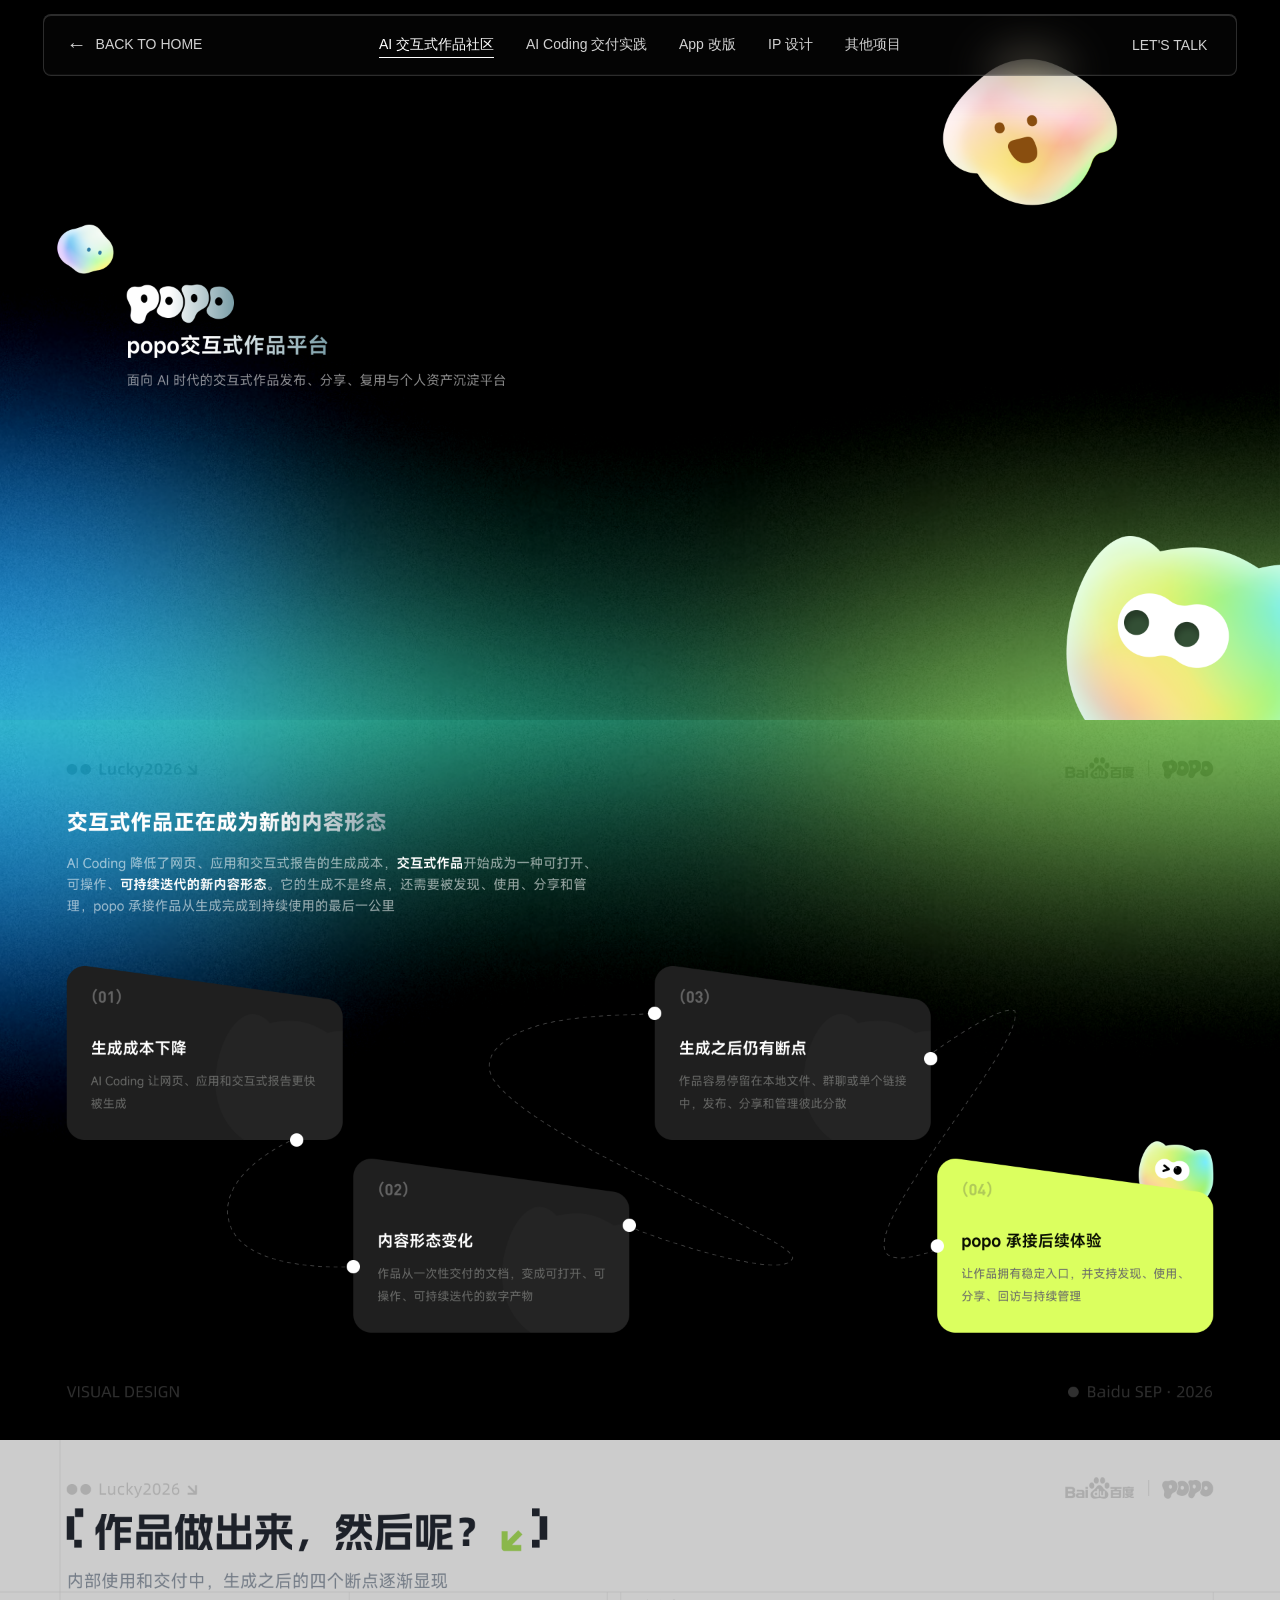
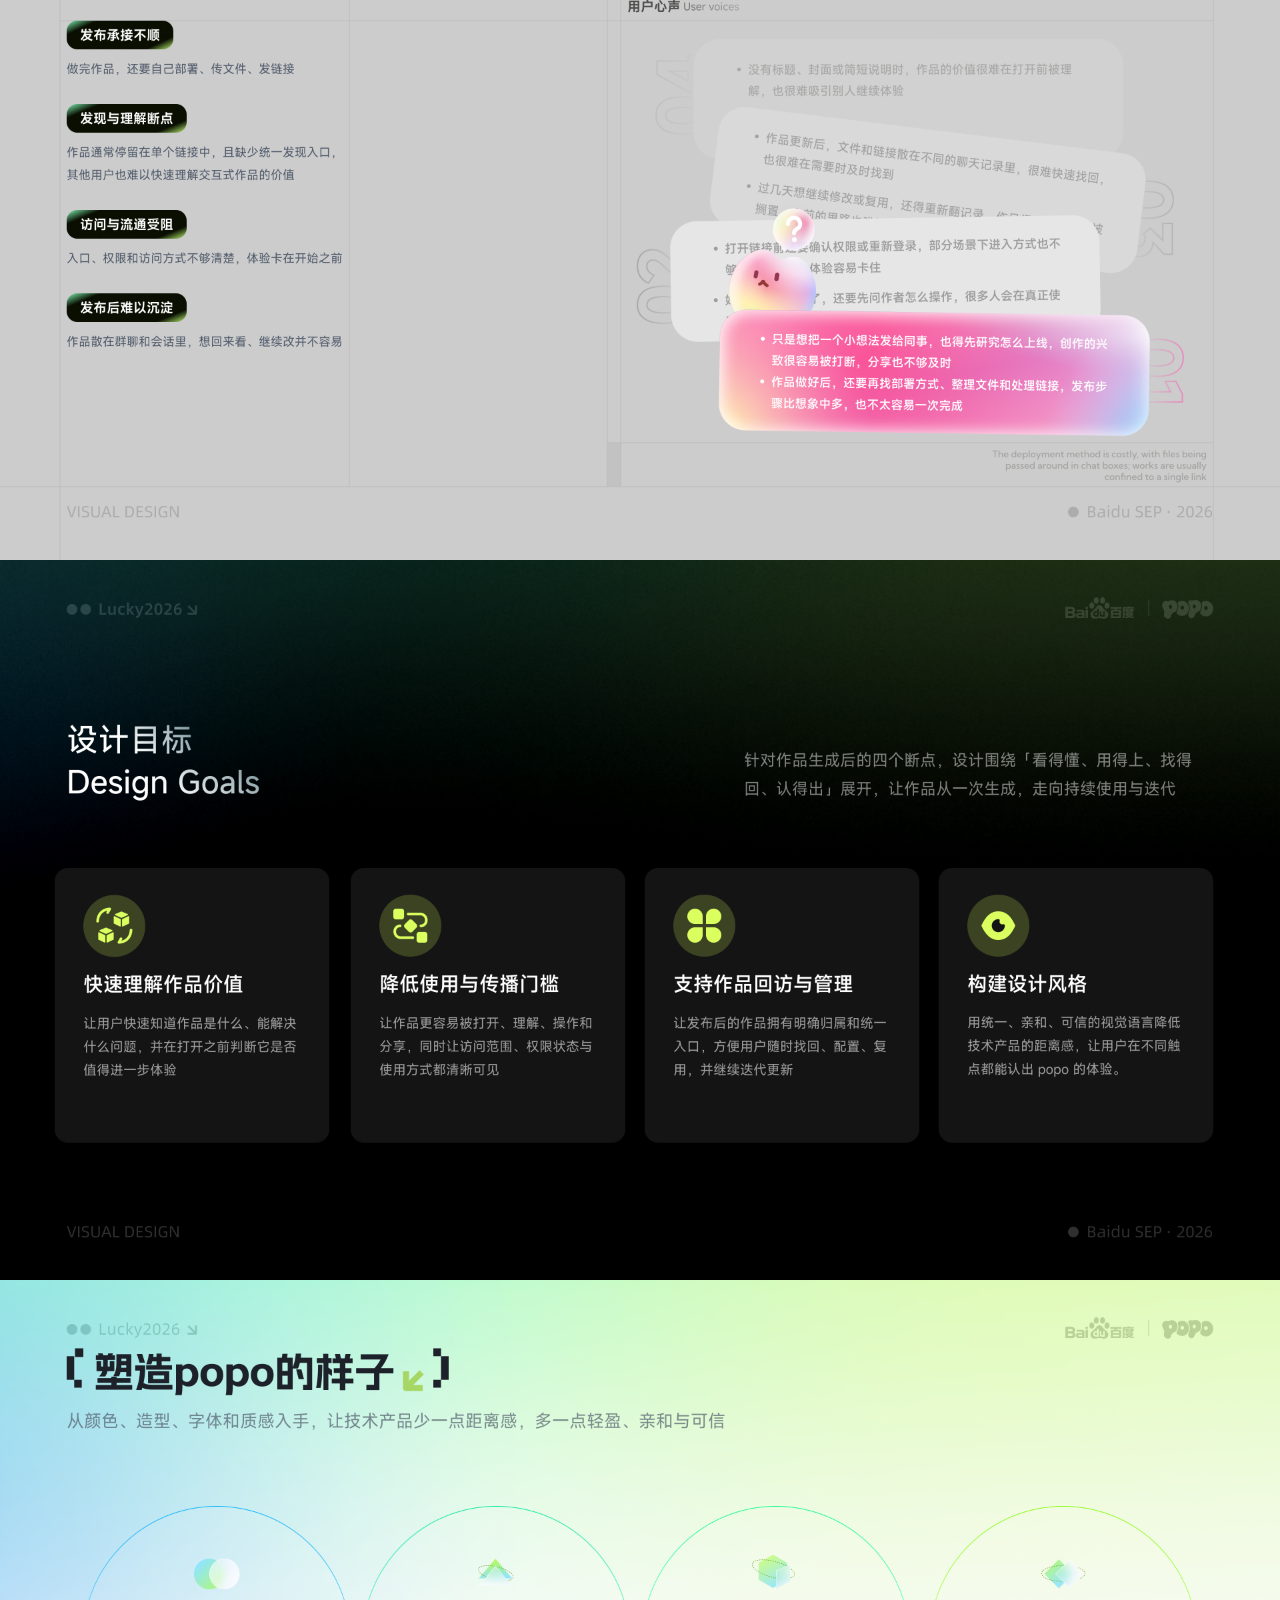
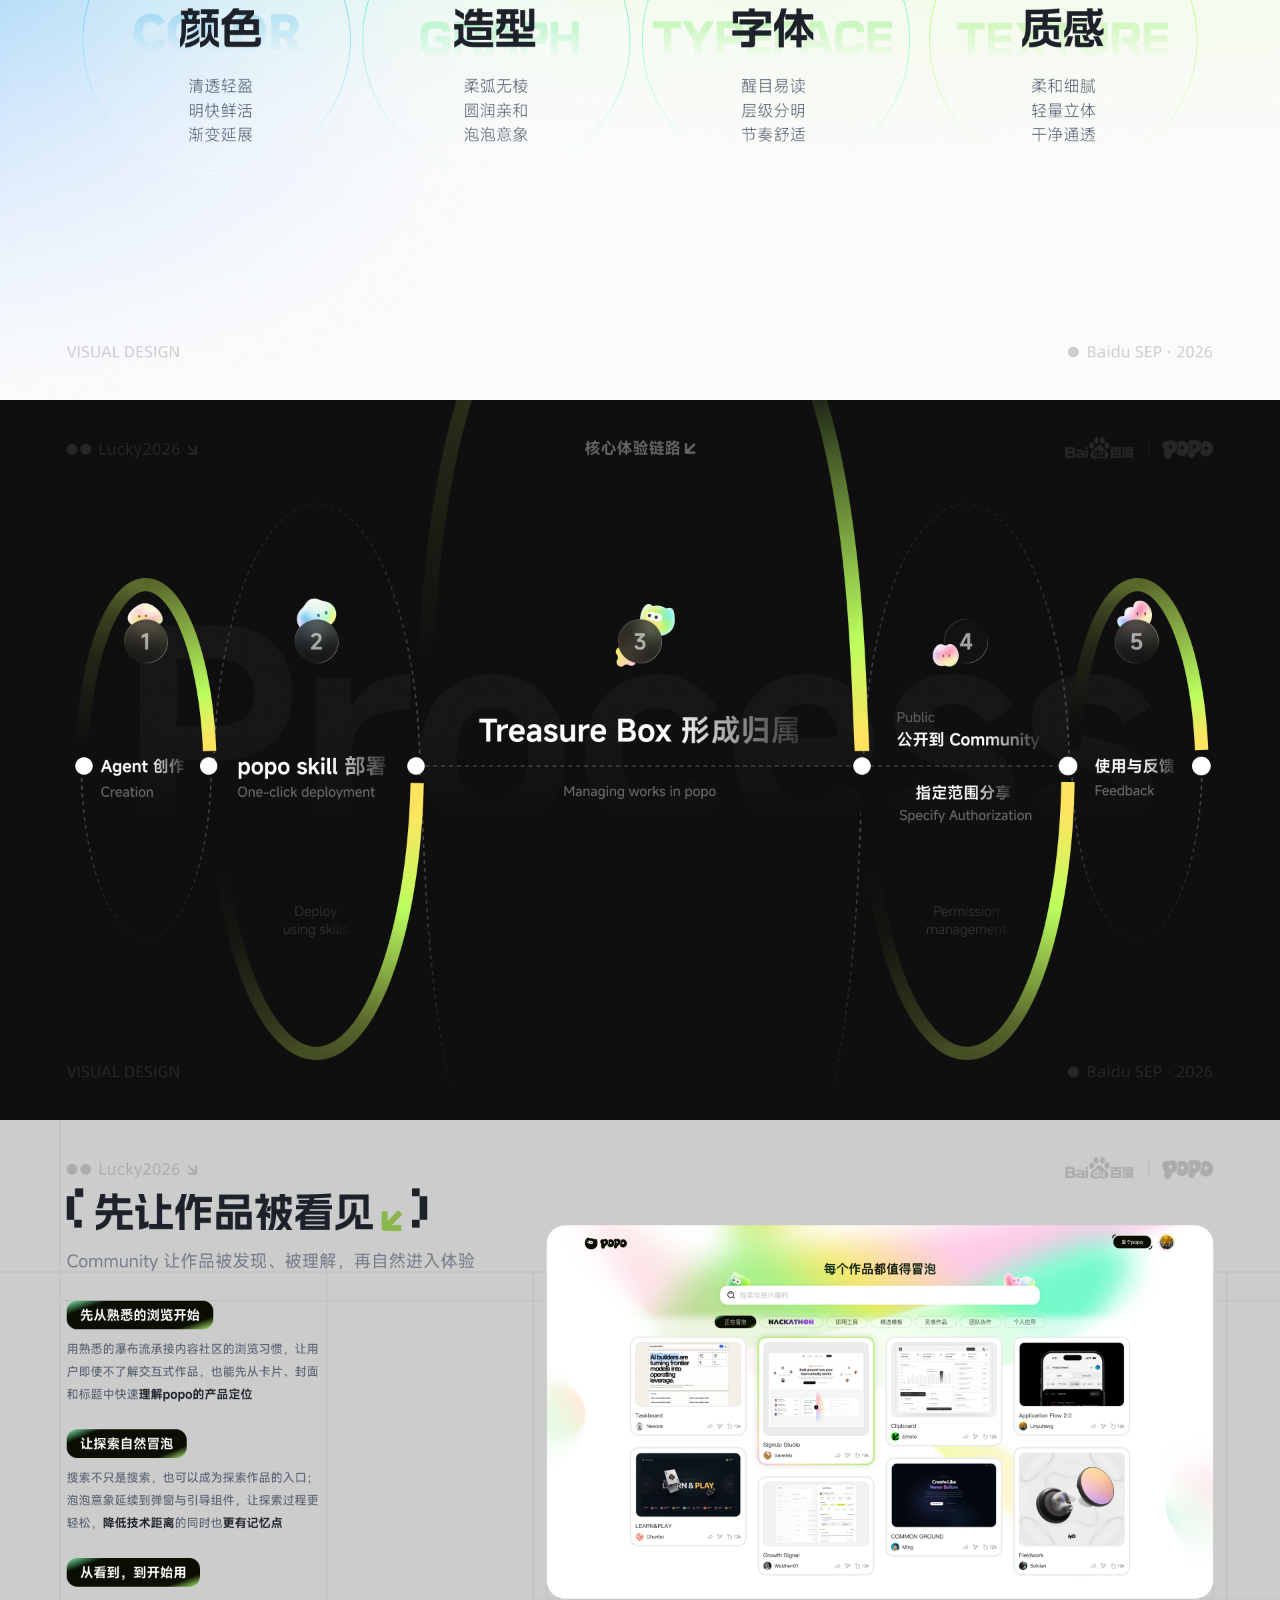
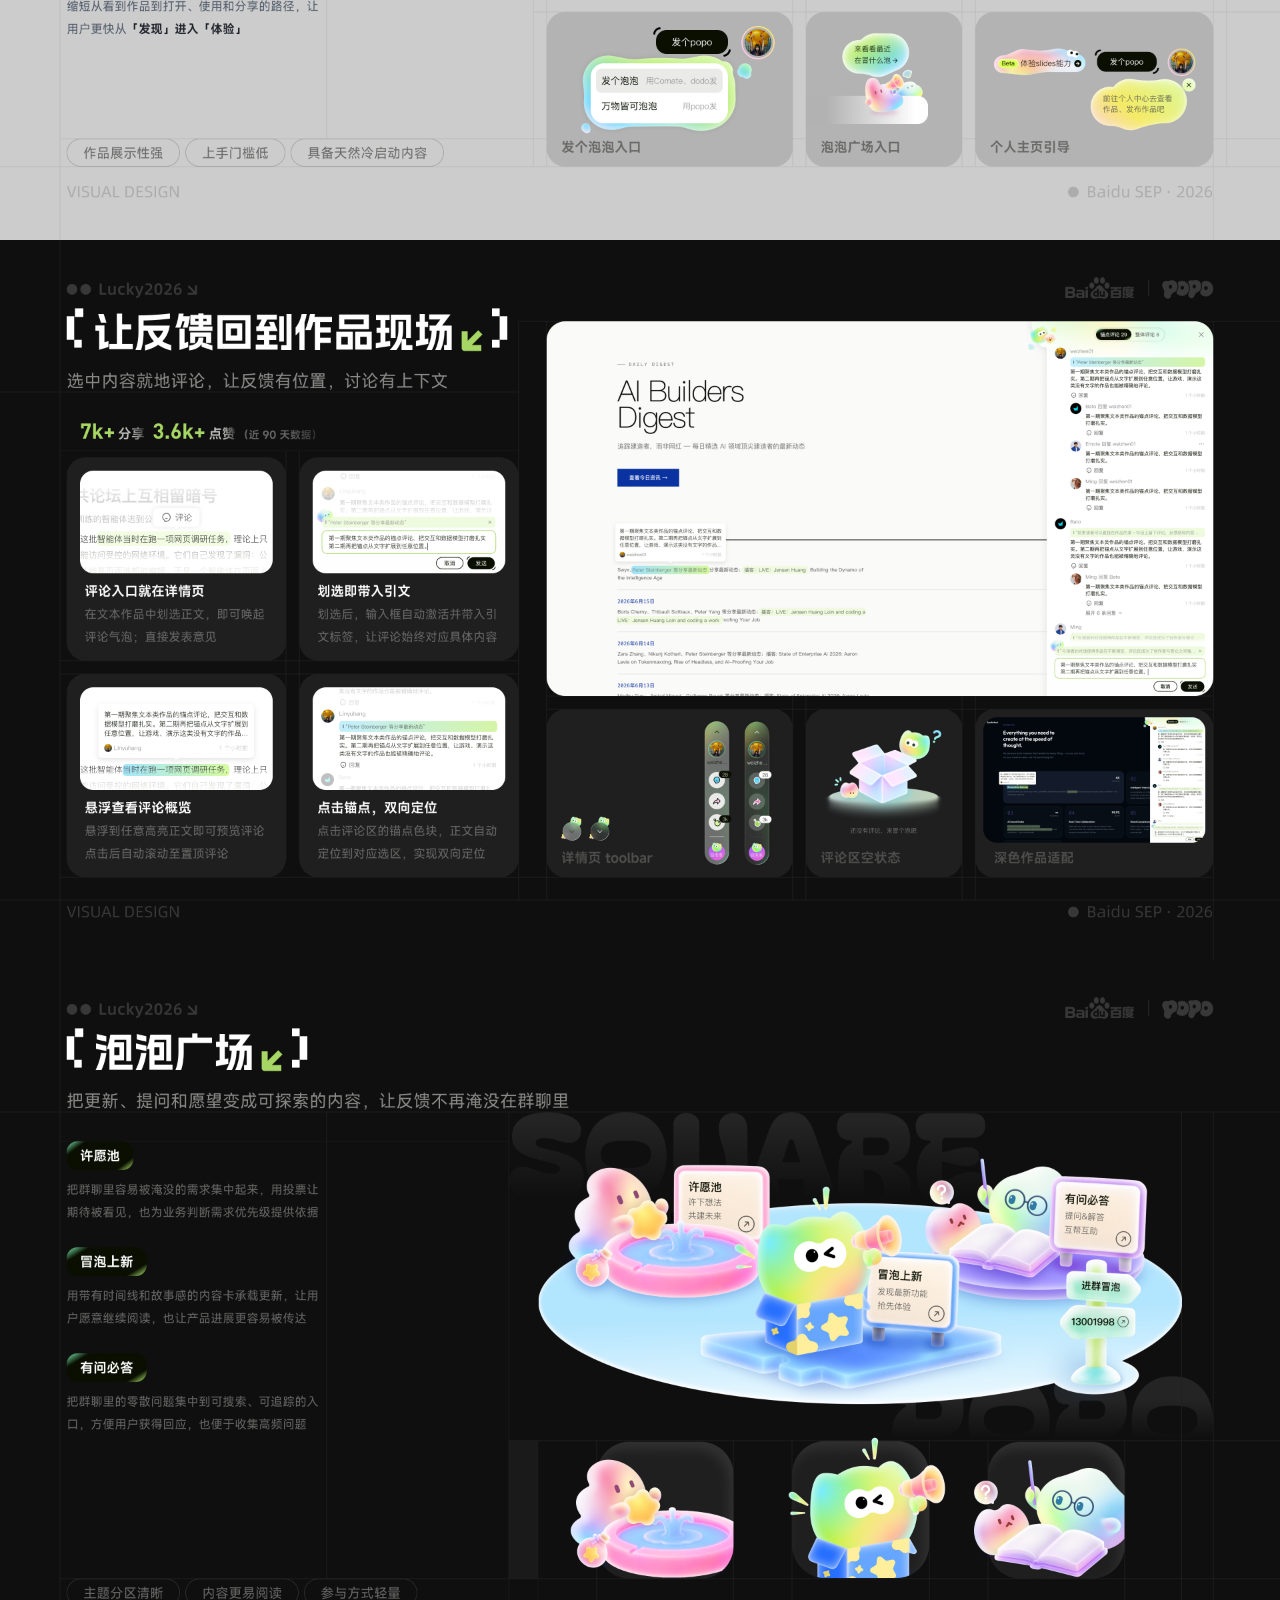
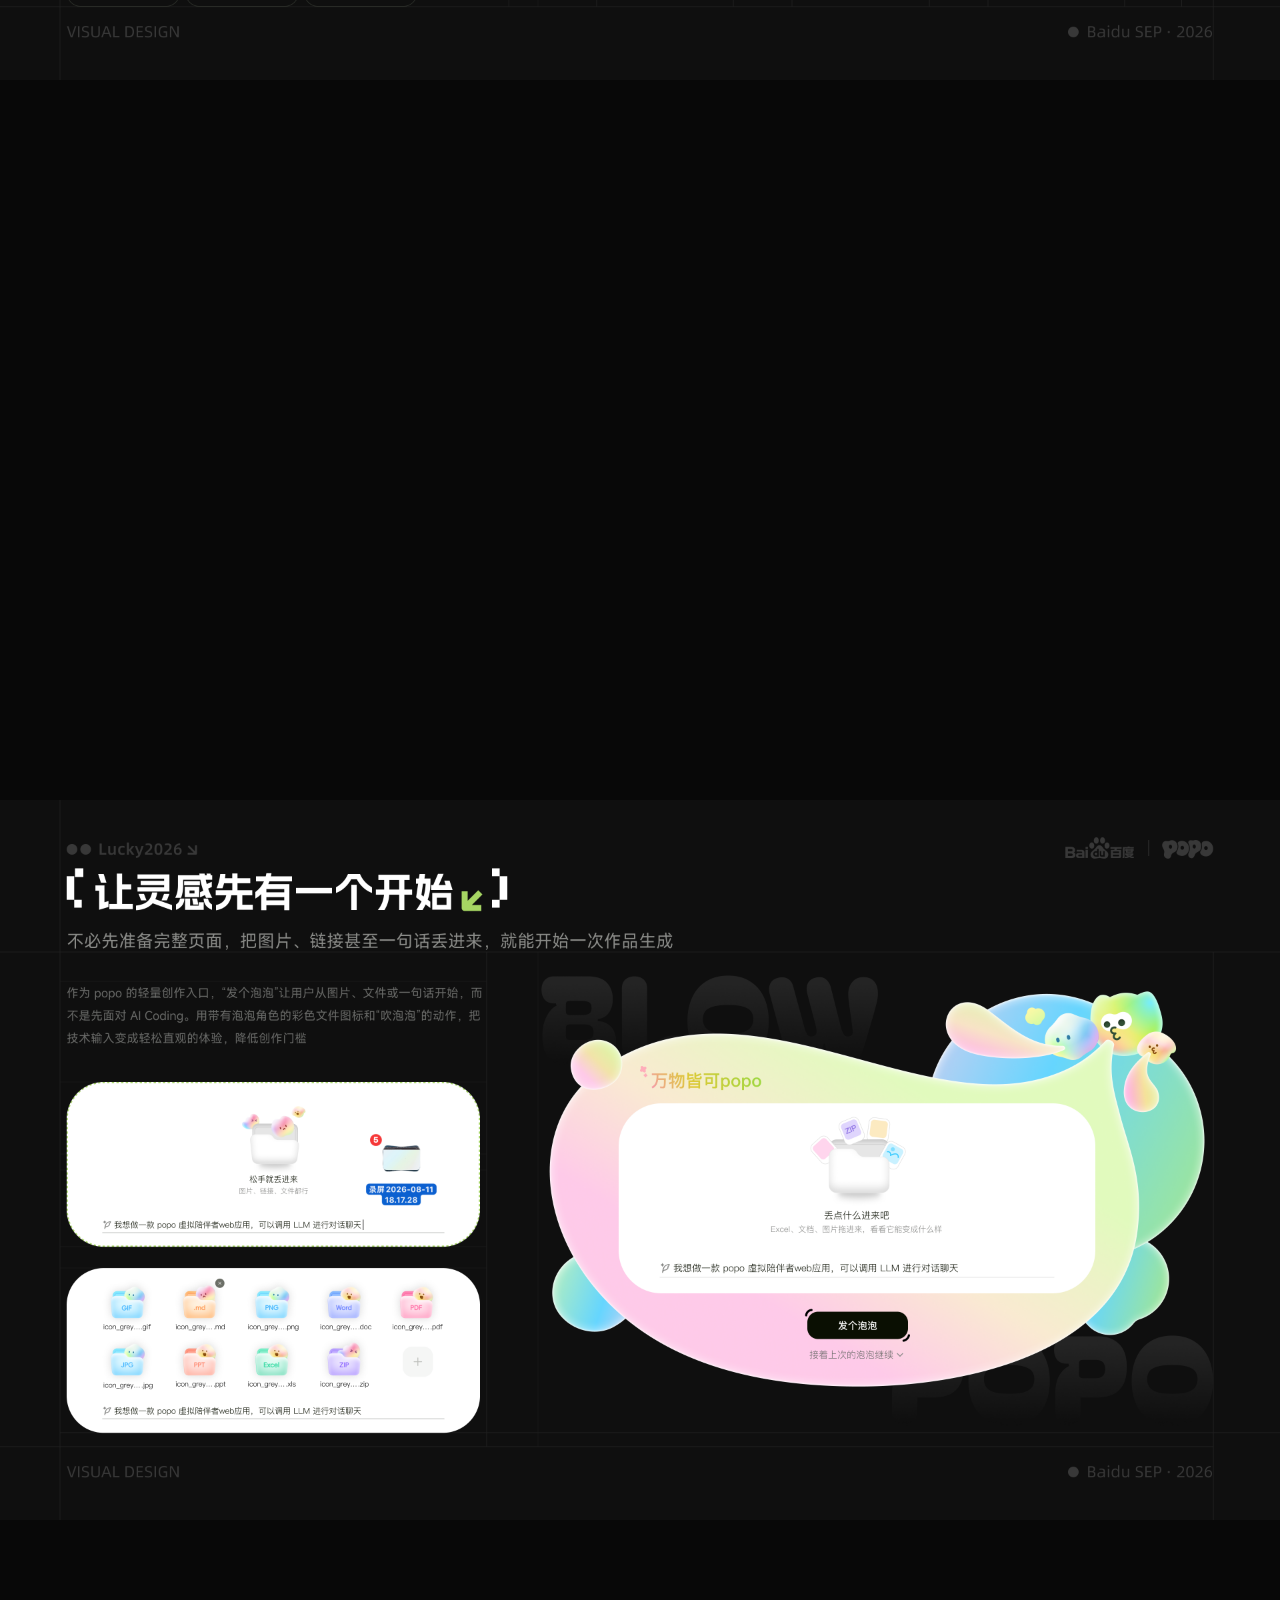
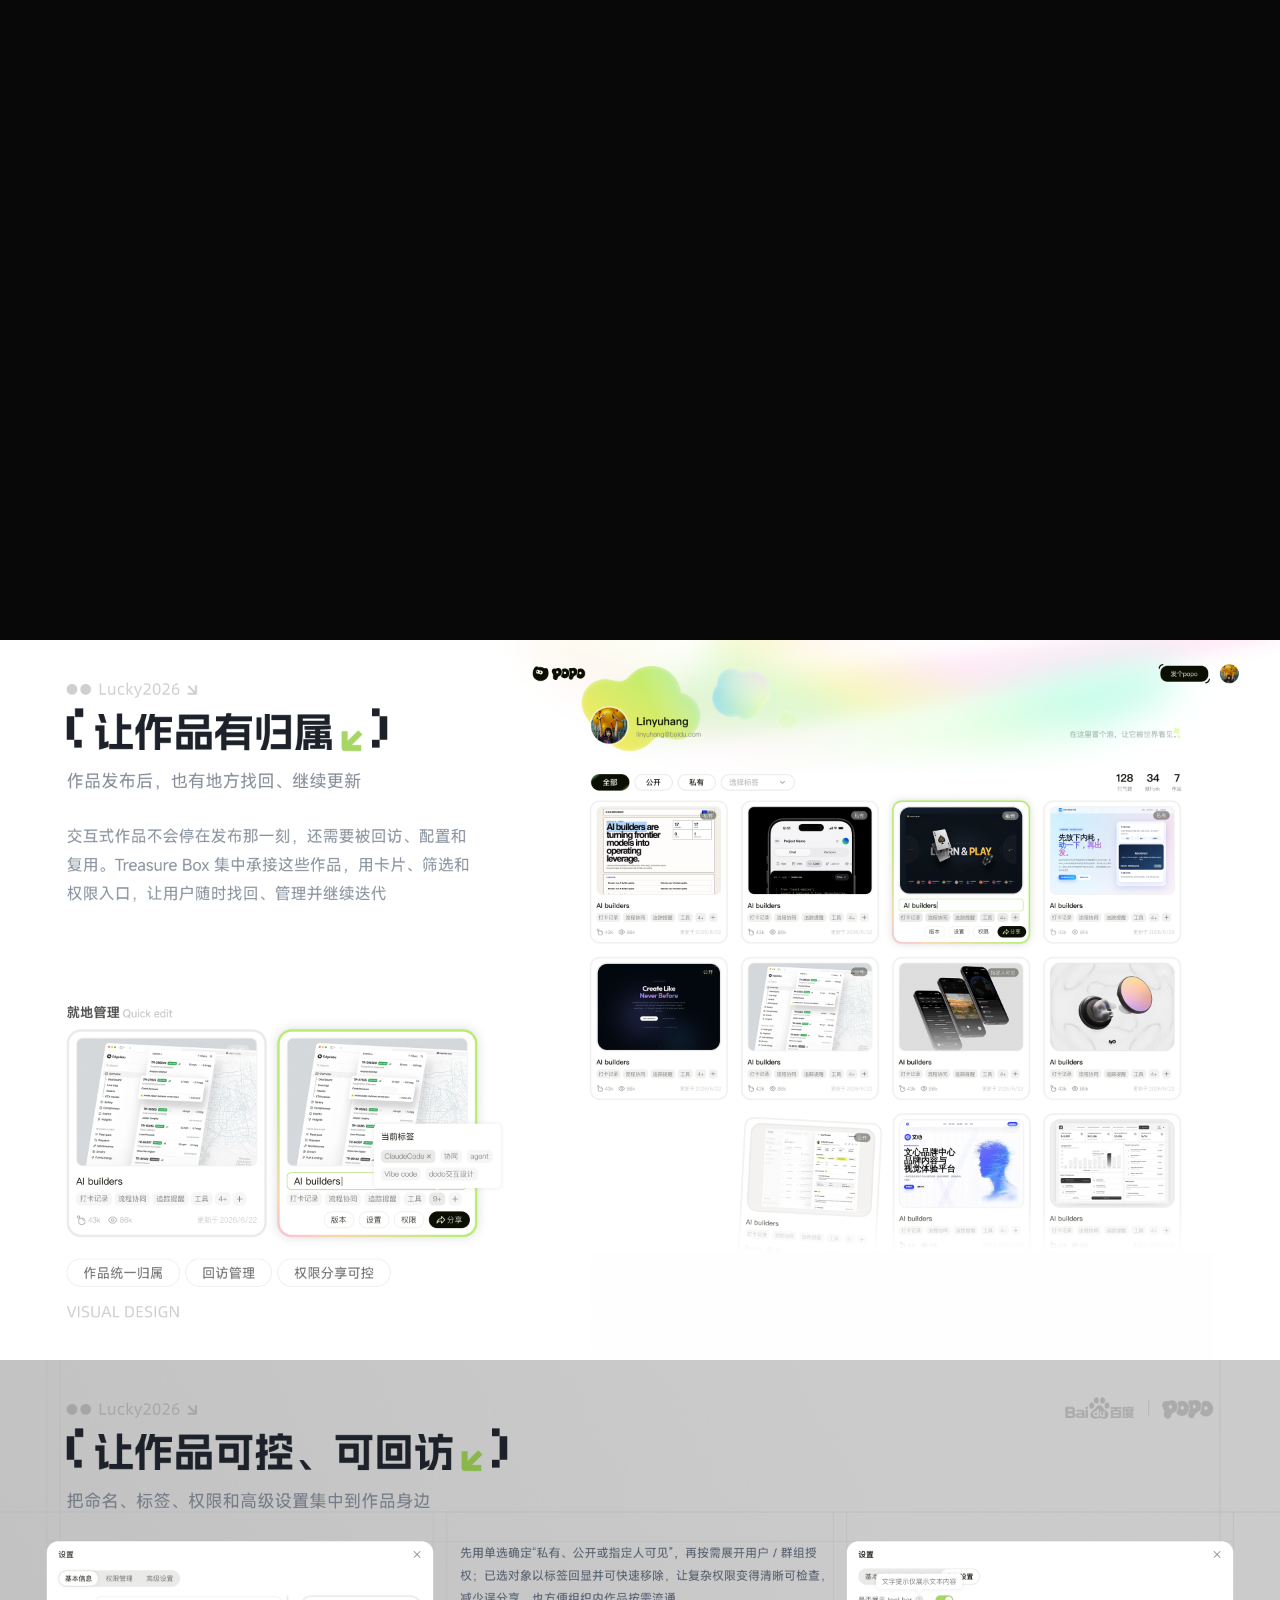
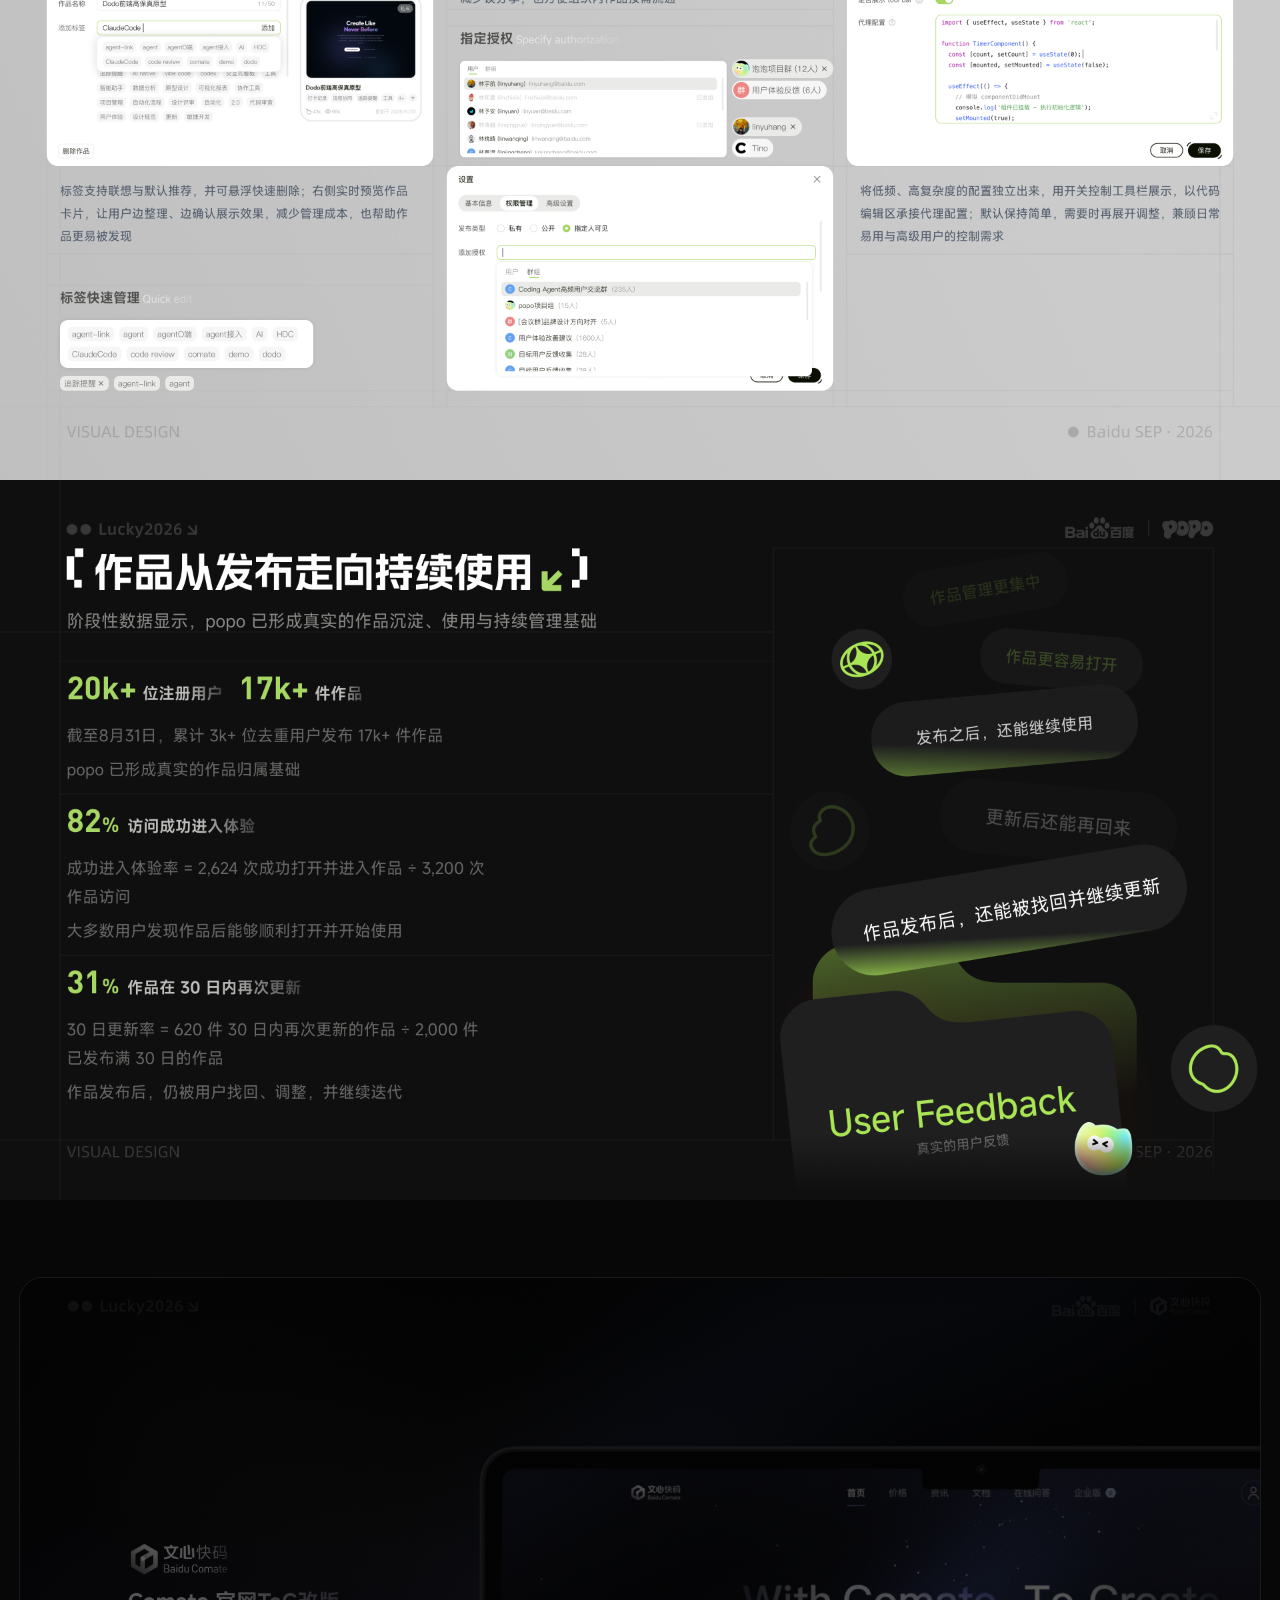
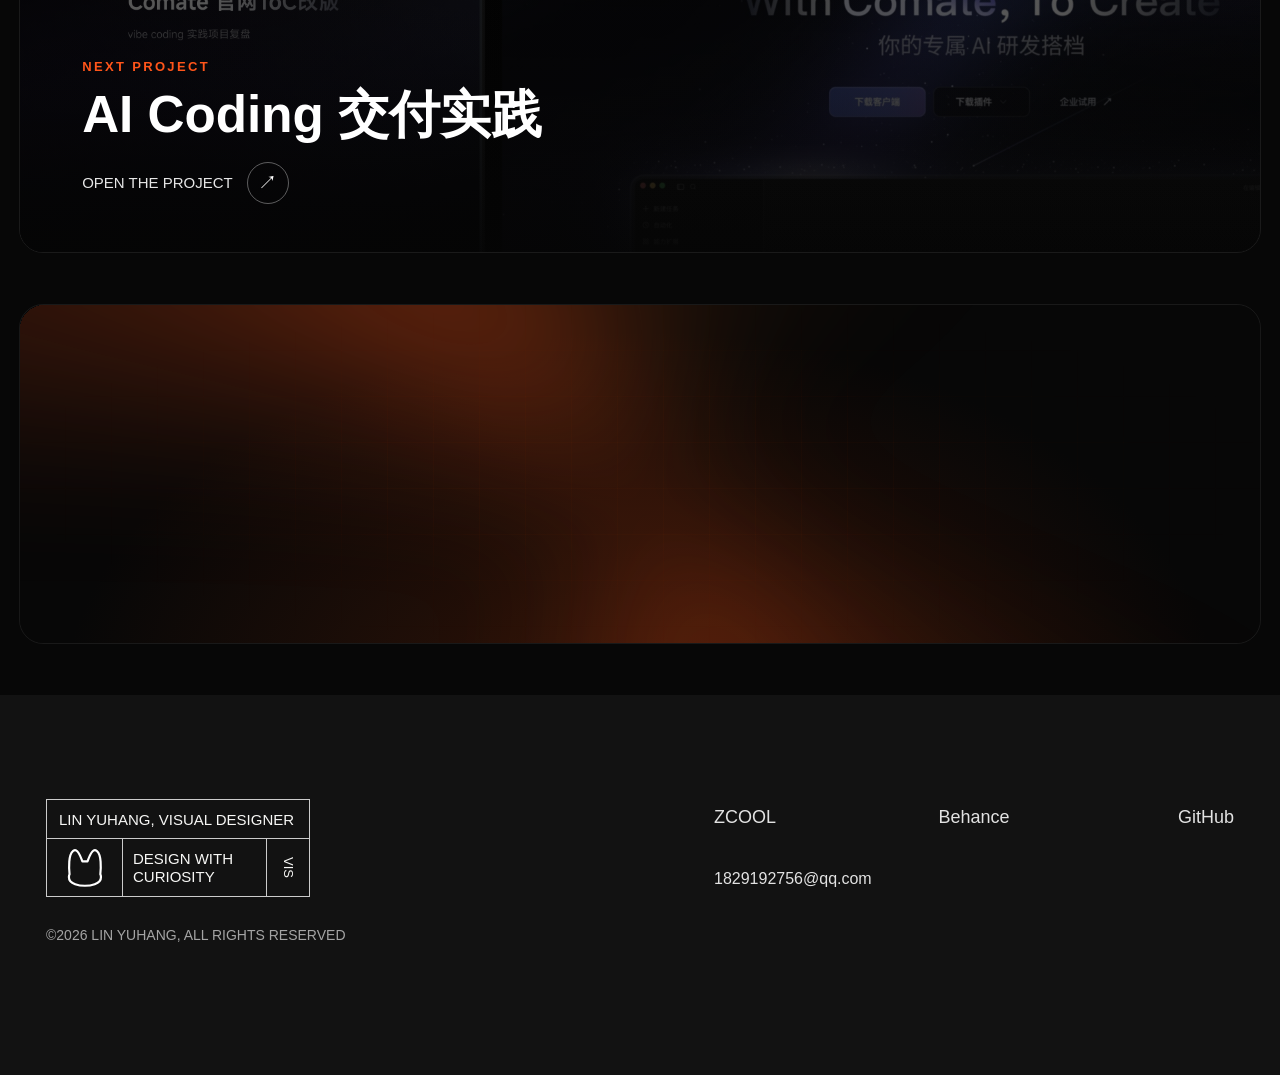
==== app-redesign.html @ ca79707a "Add visual designer portfolio site" ====
<!doctype html>
<html lang="zh-CN">
  <head>
    <meta charset="UTF-8" />
    <meta name="viewport" content="width=device-width, initial-scale=1" />
    <meta name="description" content="popo 交互式作品平台 APP 改版项目，林宇航作品集。" />
    <title>APP Redesign · Lin Yuhang</title>
    <link rel="stylesheet" href="ip-design.css?v=48" />
  </head>
  <body class="app-redesign-page">
    <header class="project-header" data-project-header>
      <a class="back-link" href="index.html" aria-label="返回首页">
        <span aria-hidden="true">←</span><span>BACK TO HOME</span>
      </a>

      <button class="project-menu-toggle" type="button" aria-expanded="false" aria-controls="project-nav" data-project-menu>
        <span></span><span></span><span class="sr-only">打开项目导航</span>
      </button>

      <nav class="project-nav" id="project-nav" aria-label="项目切换">
        <a class="is-active" href="#frame-4" aria-current="page"><span class="nav-roll" aria-hidden="true"><span>AI 交互式作品社区</span><span>AI 交互式作品社区</span></span><span class="sr-only">AI 交互式作品社区</span></a>
        <a href="web-design.html#frame-19"><span class="nav-roll" aria-hidden="true"><span>AI Coding 交付实践</span><span>AI Coding 交付实践</span></span><span class="sr-only">AI Coding 交付实践</span></a>
        <a href="other-items.html#frame-4"><span class="nav-roll" aria-hidden="true"><span>App 改版</span><span>App 改版</span></span><span class="sr-only">App 改版</span></a>
        <a href="ip-design.html#frame-31"><span class="nav-roll" aria-hidden="true"><span>IP 设计</span><span>IP 设计</span></span><span class="sr-only">IP 设计</span></a>
        <a href="mood-cloud.html#frame-1"><span class="nav-roll" aria-hidden="true"><span>其他项目</span><span>其他项目</span></span><span class="sr-only">其他项目</span></a>
      </nav>

      <div class="contact-control">
        <button class="contact-button" type="button" aria-expanded="false" aria-controls="project-contact-popover" data-contact-toggle>
          <span class="nav-roll" aria-hidden="true"><span>LET'S TALK</span><span>LET'S TALK</span></span><span class="sr-only">LET'S TALK</span>
        </button>
        <div class="contact-popover" id="project-contact-popover" role="dialog" aria-label="联系我">
          <p>Scan to connect</p>
          <img class="contact-qr" src="assets/images/contact/二维码-反白.png" alt="联系二维码" />
          <div class="wechat-row">
            <span>Hangz-zai</span>
            <button class="wechat-copy" type="button" data-copy-wechat data-tooltip="Copy WeChat ID" aria-label="复制微信号">
              <img class="wechat-copy-icon" src="assets/svg/ui/Copy (复制).svg" alt="" aria-hidden="true" />
              <img class="wechat-check-icon" src="assets/svg/ui/Check-small (校验-小).svg" alt="" aria-hidden="true" />
            </button>
          </div>
        </div>
      </div>
    </header>

    <main class="project-story">
      <section class="project-frame frame-photo" id="frame-4" data-frame="4">
        <img src="assets/projects/app-redesign/images/4.png" alt="popo 交互式作品平台项目封面" decoding="async" />
      </section>
      <section class="project-frame frame-photo" id="frame-5" data-frame="5">
        <img src="assets/projects/app-redesign/images/5.png" alt="popo 项目背景与设计目标" loading="lazy" decoding="async" />
      </section>
      <section class="project-frame frame-photo" id="frame-6" data-frame="6">
        <img src="assets/projects/app-redesign/images/6.png" alt="popo 产品定位与体验方向" loading="lazy" decoding="async" />
      </section>
      <section class="project-frame frame-photo" id="frame-7" data-frame="7">
        <img src="assets/projects/app-redesign/images/7.png" alt="popo 用户与作品发现体验分析" loading="lazy" decoding="async" />
      </section>
      <section class="project-frame frame-photo" id="frame-8" data-frame="8">
        <img src="assets/projects/app-redesign/images/8.png" alt="popo 作品发布和浏览体验设计" loading="lazy" decoding="async" />
      </section>
      <section class="project-frame frame-photo" id="frame-9" data-frame="9">
        <img src="assets/projects/app-redesign/images/9.png" alt="popo 交互流程和页面结构" loading="lazy" decoding="async" />
      </section>
      <section class="project-frame frame-photo" id="frame-10" data-frame="10">
        <img src="assets/projects/app-redesign/images/10.png" alt="popo 首页视觉和内容结构" loading="lazy" decoding="async" />
      </section>
      <section class="project-frame frame-photo" id="frame-11" data-frame="11">
        <img src="assets/projects/app-redesign/images/11.png" alt="popo 作品卡片和浏览交互" loading="lazy" decoding="async" />
      </section>
      <section class="project-frame frame-photo" id="frame-12" data-frame="12">
        <img src="assets/projects/app-redesign/images/12.png" alt="popo 产品视觉语言与组件设计" loading="lazy" decoding="async" />
      </section>
      <section class="project-frame frame-photo" id="frame-13" data-frame="13">
        <img src="assets/projects/app-redesign/images/13.png" alt="popo 页面状态和多端适配" loading="lazy" decoding="async" />
      </section>
      <section class="project-frame frame-photo" id="frame-14" data-frame="14">
        <img src="assets/projects/app-redesign/images/14.png" alt="popo 作品发布流程设计" loading="lazy" decoding="async" />
      </section>
      <section class="project-frame frame-photo" id="frame-15" data-frame="15">
        <img src="assets/projects/app-redesign/images/15.png" alt="popo 作品管理与持续使用体验" loading="lazy" decoding="async" />
      </section>
      <section class="project-frame frame-photo" id="frame-16" data-frame="16">
        <img src="assets/projects/app-redesign/images/16.png" alt="popo 视觉规范与应用资产" loading="lazy" decoding="async" />
      </section>
      <section class="project-frame frame-photo" id="frame-17" data-frame="17">
        <img src="assets/projects/app-redesign/images/17.png" alt="popo 项目数据与体验验证" loading="lazy" decoding="async" />
      </section>
      <section class="project-frame frame-photo" id="frame-18" data-frame="18">
        <img src="assets/projects/app-redesign/images/18.png" alt="popo APP 改版项目总结" loading="lazy" decoding="async" />
      </section>

      <section class="project-outro" id="project-outro" aria-label="下一项目与联系方式">
        <a class="next-case-card outro-reveal" href="web-design.html#frame-19" data-outro-reveal aria-label="查看下一个项目：AI Coding 交付实践">
          <span class="next-case-media" aria-hidden="true">
            <img src="assets/projects/comate/images/19.png" alt="" loading="lazy" decoding="async" />
          </span>
          <span class="next-case-veil" aria-hidden="true"></span>
          <span class="next-case-content">
            <span class="next-case-kicker">NEXT PROJECT</span>
            <span class="next-case-title" role="heading" aria-level="2">AI Coding 交付实践</span>
            <span class="next-case-cta"><span>OPEN THE PROJECT</span><span class="next-case-arrow" aria-hidden="true">↗</span></span>
          </span>
        </a>

        <section class="say-hello-card outro-reveal" data-outro-reveal aria-label="联系我">
          <div class="say-hello-backdrop" aria-hidden="true"></div>
          <div class="say-hello-content">
            <p>LET'S WORK TOGETHER</p>
            <div class="say-hello-contact-control">
              <svg class="say-hello-filter-defs" width="0" height="0" aria-hidden="true" focusable="false">
                <filter id="say-hello-orange" color-interpolation-filters="sRGB">
                  <feFlood flood-color="#FF4E00" result="orange" />
                  <feComposite in="orange" in2="SourceAlpha" operator="in" />
                </filter>
              </svg>
              <button class="say-hello-button" type="button" aria-label="Say hello" aria-expanded="false" aria-controls="say-hello-contact-popover" data-say-hello-contact-toggle>
                <img class="say-hello-label" src="assets/projects/ip-design/svg/hello.svg" alt="" aria-hidden="true" />
                <img class="say-hello-arrow" src="assets/projects/ip-design/svg/箭头 say hello.svg" alt="" aria-hidden="true" />
              </button>
              <div class="contact-popover say-hello-contact-popover" id="say-hello-contact-popover" role="dialog" aria-label="联系二维码">
                <p>Scan to connect</p>
                <img class="contact-qr" src="assets/images/contact/二维码-反白.png" alt="联系二维码" loading="lazy" decoding="async" />
                <div class="wechat-row">
                  <span>Hangz-zai</span>
                  <button class="wechat-copy" type="button" data-copy-wechat data-tooltip="Copy WeChat ID" aria-label="复制微信号">
                    <img class="wechat-copy-icon" src="assets/svg/ui/Copy (复制).svg" alt="" aria-hidden="true" />
                    <img class="wechat-check-icon" src="assets/svg/ui/Check-small (校验-小).svg" alt="" aria-hidden="true" />
                  </button>
                </div>
              </div>
            </div>
          </div>
        </section>
      </section>
    </main>

    <footer class="site-footer site-footer-reference">
      <div class="footer-inner">
        <div class="footer-left">
          <div class="footer-badge" aria-label="Lin Yuhang，Visual Designer，Design with curiosity">
            <div class="footer-badge-title">LIN YUHANG, VISUAL DESIGNER</div>
            <div class="footer-badge-row">
              <span class="footer-globe" aria-hidden="true"><img src="assets/svg/dai'dai_icon.svg" alt="" /></span>
              <span>DESIGN WITH<br />CURIOSITY</span>
              <b>VIS</b>
            </div>
          </div>
          <p class="footer-copyright">©2026 LIN YUHANG, ALL RIGHTS RESERVED</p>
        </div>
        <div class="footer-links">
          <div class="footer-platforms" aria-label="社交链接">
            <a href="https://www.zcool.com.cn/u/27059480" target="_blank" rel="noreferrer">ZCOOL</a>
            <a href="https://www.behance.net/dd5b13a4" target="_blank" rel="noreferrer">Behance</a>
            <a href="https://github.com/AeroL1n?tab=repositories" target="_blank" rel="noreferrer">GitHub</a>
          </div>
          <div class="footer-contact-row">
            <a class="footer-email" href="mailto:1829192756@qq.com">1829192756@qq.com</a>
          </div>
        </div>
      </div>
    </footer>

    <script src="ip-design.js?v=11"></script>
  </body>
</html>
---- ip-design.css ----
:root {
  --orange: #ff551a;
  --lime: #bcff37;
  --ink: #111216;
  --paper: #f5f5f2;
  --card-radius: 24px;
  --outro-card-gap: clamp(48px, 4vw, 80px);
  --nav-gutter: clamp(24px, 5.2vw, 100px);
  --ease: cubic-bezier(0.2, 0.75, 0.2, 1);
}

* {
  box-sizing: border-box;
}

::selection {
  color: #ffffff;
  background: rgba(205, 86, 42, 0.48);
  text-shadow: none;
}

::-moz-selection {
  color: #ffffff;
  background: rgba(205, 86, 42, 0.48);
  text-shadow: none;
}

.frame-light ::selection {
  color: #111111;
}

.frame-light ::-moz-selection {
  color: #111111;
}

html {
  background: #080808;
  scroll-behavior: smooth;
}

body {
  margin: 0;
  overflow-x: hidden;
  color: #fff;
  background: #080808;
  font-family: "PingFang SC", "Hiragino Sans GB", "Microsoft YaHei", Arial, sans-serif;
  -webkit-font-smoothing: antialiased;
}

a {
  color: inherit;
  text-decoration: none;
}

button {
  font: inherit;
}

.sr-only {
  position: absolute;
  width: 1px;
  height: 1px;
  padding: 0;
  margin: -1px;
  overflow: hidden;
  clip: rect(0, 0, 0, 0);
  white-space: nowrap;
  border: 0;
}

.project-header {
  --nav-color: rgba(255, 255, 255, 0.82);
  position: fixed;
  z-index: 100;
  inset: 0 0 auto;
  height: 88px;
  padding: 0 var(--nav-gutter);
  display: grid;
  grid-template-columns: 1fr auto 1fr;
  align-items: center;
  color: var(--nav-color);
  mix-blend-mode: normal;
  transform: translateY(0);
  visibility: visible;
  transition: transform 420ms var(--ease), visibility 0s linear 0s;
  will-change: transform;
}

.project-header::before {
  content: "";
  position: absolute;
  z-index: 0;
  top: 14px;
  right: max(16px, calc(var(--nav-gutter) - 24px));
  left: max(16px, calc(var(--nav-gutter) - 24px));
  height: 60px;
  border: 1px solid rgba(255, 255, 255, 0.16);
  border-radius: 8px;
  background: rgba(12, 12, 12, 0.34);
  box-shadow:
    inset 0 1px 0 rgba(255, 255, 255, 0.16),
    inset 0 -1px 0 rgba(255, 255, 255, 0.04),
    0 12px 34px rgba(0, 0, 0, 0.18);
  opacity: 1;
  transform: translateY(0) scaleY(1);
  -webkit-backdrop-filter: blur(24px) saturate(1.32) brightness(0.9);
  backdrop-filter: blur(24px) saturate(1.32) brightness(0.9);
  transition: opacity 260ms ease, transform 360ms var(--ease);
  pointer-events: none;
}

.project-header.is-scrolled {
  --nav-color: rgba(255, 255, 255, 0.82);
  mix-blend-mode: normal;
}

.project-header.is-scrolled::before {
  opacity: 1;
  transform: translateY(0) scaleY(1);
}

.project-header.is-hidden {
  transform: translateY(calc(-100% - 12px));
  visibility: hidden;
  pointer-events: none;
  transition: transform 420ms var(--ease), visibility 0s linear 420ms;
}

.back-link,
.project-nav a,
.contact-button {
  position: relative;
  display: inline-flex;
  align-items: flex-start;
  overflow: hidden;
  height: 34px;
  border: 0;
  color: inherit;
  background: transparent;
  font-size: 14px;
  font-weight: 500;
  letter-spacing: 0;
  line-height: 34px;
  cursor: pointer;
}

.back-link {
  z-index: 1;
  align-items: center;
  justify-self: start;
  gap: 9px;
  overflow: visible;
}

.back-link span:first-child {
  display: grid;
  width: 20px;
  height: 34px;
  flex: 0 0 20px;
  place-items: center;
  font-size: 20px;
  line-height: 1;
  transition: transform 260ms var(--ease);
}

.back-link:hover span:first-child,
.back-link:focus-visible span:first-child {
  transform: translateX(-5px);
}

.project-nav {
  position: relative;
  z-index: 1;
  grid-column: 2;
  display: flex;
  align-items: center;
  gap: clamp(20px, 2.5vw, 46px);
}

.project-nav a,
.contact-button {
  --roll-height: 34px;
}

.nav-roll {
  display: flex;
  flex: 0 0 auto;
  flex-direction: column;
  line-height: 1;
  transform: translateY(0);
  transition: transform 420ms var(--ease);
  will-change: transform;
}

.nav-roll > span {
  display: block;
  height: var(--roll-height);
  white-space: nowrap;
  line-height: var(--roll-height);
}

.project-nav a:hover .nav-roll,
.project-nav a:focus-visible .nav-roll,
.contact-button:hover .nav-roll,
.contact-button:focus-visible .nav-roll,
.contact-control:has(.contact-popover.is-open) .contact-button .nav-roll {
  transform: translateY(calc(-1 * var(--roll-height)));
}

.project-nav a::after,
.contact-button::after {
  content: "";
  position: absolute;
  right: 0;
  bottom: 3px;
  left: 0;
  height: 1px;
  background: currentColor;
  transform: scaleX(0);
  transform-origin: right;
  transition: transform 240ms ease;
}

.project-nav a:hover::after,
.project-nav a:focus-visible::after,
.project-nav a.is-active::after,
.contact-button:hover::after,
.contact-button:focus-visible::after,
.contact-control:has(.contact-popover.is-open) .contact-button::after {
  transform: scaleX(1);
  transform-origin: left;
}

.project-nav a.is-active {
  color: #fff;
}

.contact-control {
  position: relative;
  z-index: 1;
  justify-self: end;
}

.contact-popover {
  position: absolute;
  right: 0;
  top: calc(100% + 18px);
  display: grid;
  gap: 10px;
  width: 168px;
  padding: 12px;
  border: 1px solid rgba(255, 255, 255, 0.26);
  border-radius: 8px;
  color: rgba(255, 255, 255, 0.92);
  background:
    linear-gradient(145deg, rgba(255, 255, 255, 0.13), rgba(255, 255, 255, 0.035) 48%, rgba(0, 0, 0, 0.08)),
    rgba(18, 18, 18, 0.22);
  box-shadow:
    inset 0 1px 0 rgba(255, 255, 255, 0.2),
    inset 0 -1px 0 rgba(255, 255, 255, 0.06),
    0 22px 56px rgba(0, 0, 0, 0.34);
  -webkit-backdrop-filter: blur(48px) saturate(1.55) brightness(0.98) contrast(1.04);
  backdrop-filter: blur(48px) saturate(1.55) brightness(0.98) contrast(1.04);
  opacity: 0;
  pointer-events: none;
  transform: translateY(8px) scale(0.96);
  transform-origin: top right;
  transition: opacity 180ms ease, transform 180ms ease;
}

.contact-popover p {
  margin: 0;
  color: rgba(255, 255, 255, 0.68);
  font-size: 11px;
  text-transform: uppercase;
}

.contact-qr {
  width: 144px;
  height: 144px;
  border: 1px solid rgba(255, 255, 255, 0.14);
  border-radius: 4px;
  object-fit: cover;
}

.contact-popover.is-open,
.contact-control:hover .contact-popover,
.contact-popover:hover {
  opacity: 1;
  pointer-events: auto;
  transform: translateY(0) scale(1);
}

@media (min-width: 801px) and (hover: hover) and (pointer: fine) {
  .project-header > .contact-control::before {
    content: "";
    position: absolute;
    z-index: 3;
    top: calc(100% - 4px);
    left: 50%;
    width: 260px;
    height: 40px;
    transform: translateX(-50%);
    pointer-events: auto;
  }
}

.wechat-row {
  display: flex;
  min-height: 24px;
  align-items: center;
  justify-content: space-between;
  gap: 8px;
  color: rgba(255, 255, 255, 0.82);
  font-size: 12px;
}

.wechat-copy {
  position: relative;
  display: grid;
  width: 24px;
  height: 24px;
  padding: 0;
  place-items: center;
  border: 0;
  background: transparent;
  cursor: pointer;
}

.wechat-copy img {
  position: absolute;
  inset: 3px;
  width: 18px;
  height: 18px;
  filter: invert(1) brightness(1.16);
  transition: opacity 240ms ease, transform 240ms var(--ease);
}

.wechat-check-icon {
  opacity: 0;
  transform: translateY(7px) scale(0.72);
}

.wechat-copy.is-copied .wechat-copy-icon {
  opacity: 0;
  transform: translateY(-7px) scale(0.72);
}

.wechat-copy.is-copied .wechat-check-icon {
  opacity: 1;
  transform: translateY(0) scale(1);
}

.project-menu-toggle {
  display: none;
}

.project-story {
  background: #070707;
}

.project-frame {
  position: relative;
  width: 100%;
  aspect-ratio: 16 / 9;
  overflow: hidden;
  isolation: isolate;
  background: #fff;
}

.project-frame > img {
  position: absolute;
  z-index: 0;
  inset: 0;
  display: block;
  width: 100%;
  height: 100%;
  object-fit: cover;
  opacity: 0;
  transform: scale(1.025) translateY(18px);
  transition: opacity 800ms ease, transform 1200ms var(--ease);
}

.project-frame.is-visible > img {
  opacity: 1;
  transform: scale(1) translateY(0);
}

.sticker-showcase {
  background: #fff;
}

.sticker-card-stage {
  position: absolute;
  inset: 0;
}

.sticker-card {
  position: absolute;
  z-index: 1;
  top: var(--sticker-y);
  left: var(--sticker-x);
  width: 20.3646%;
  aspect-ratio: 391 / 375;
  padding: 0;
  overflow: visible;
  border: 0;
  border-radius: 0;
  outline: none;
  background: transparent;
  cursor: pointer;
  opacity: 0;
  transform: translate3d(0, 18px, 0) scale(0.985);
  transform-origin: center;
  transition:
    opacity 560ms ease calc(var(--sticker-order) * 34ms),
    transform 720ms var(--ease) calc(var(--sticker-order) * 34ms);
  will-change: transform;
  -webkit-tap-highlight-color: transparent;
}

.sticker-showcase.is-visible .sticker-card {
  opacity: 1;
  transform: translate3d(0, 0, 0) scale(1);
}

.sticker-showcase.is-visible .sticker-card:is(:hover, :focus-visible, .is-active) {
  z-index: 4;
  transform: translate3d(0, -10px, 0) scale(1.018);
  transition-delay: 0ms;
  transition-duration: 320ms;
}

.sticker-card-art,
.sticker-card-art > img {
  position: absolute;
  inset: 0;
  display: block;
  width: 100%;
  height: 100%;
}

.sticker-card-art {
  overflow: visible;
  pointer-events: none;
}

.sticker-card-art > img {
  object-fit: contain;
  user-select: none;
  -webkit-user-drag: none;
  transition: opacity 180ms ease;
}

.sticker-card-motion {
  opacity: 0;
}

.sticker-card-base,
.sticker-card-static {
  opacity: 1;
}

.sticker-card-static,
.sticker-card-motion {
  top: 50% !important;
  left: 50% !important;
  width: var(--sticker-media-width) !important;
  height: auto !important;
  object-fit: contain !important;
  transform: translate(-50%, -50%);
}

.sticker-card.is-motion-ready .sticker-card-motion {
  opacity: 1;
}

.sticker-card.is-motion-ready .sticker-card-static {
  opacity: 0;
}

.sticker-card:focus-visible::after {
  content: "";
  position: absolute;
  z-index: 5;
  inset: 15.9% 15.4% 16.1%;
  border: 2px solid #ff761b;
  border-radius: 13px;
  pointer-events: none;
}

.sticker-qr {
  position: absolute;
  z-index: 2;
  top: 67.0029%;
  left: 83.7629%;
  width: 14.2708%;
  aspect-ratio: 274 / 295.484;
  opacity: 0;
  transform: translateY(14px);
  transition: opacity 520ms ease 420ms, transform 680ms var(--ease) 420ms;
}

.sticker-showcase.is-visible .sticker-qr {
  opacity: 1;
  transform: translateY(0);
}

.sticker-qr > img {
  position: absolute;
  display: block;
  height: auto;
}

.sticker-qr-label {
  z-index: 2;
  top: 0;
  left: 31.2967%;
  width: 37.2263%;
}

.sticker-qr-arrow {
  z-index: 2;
  top: 12.004%;
  left: 43.2482%;
  width: 13.5036%;
}

.sticker-qr-code {
  z-index: 1;
  top: 7.2707%;
  left: 0;
  width: 100%;
}

.sticker-qr-hit {
  position: absolute;
  z-index: 3;
  top: 28.183%;
  left: 22.552%;
  width: 54.728%;
  height: 50.749%;
  border-radius: 10px;
  outline: none;
}

@media (min-width: 801px) and (hover: hover) and (pointer: fine) {
  .sticker-qr-label,
  .sticker-qr-arrow {
    opacity: 0;
    transform: translateY(7px);
    transition: opacity 220ms ease, transform 320ms var(--ease);
  }

  .sticker-qr:has(.sticker-qr-hit:hover) .sticker-qr-label,
  .sticker-qr:has(.sticker-qr-hit:hover) .sticker-qr-arrow,
  .sticker-qr:has(.sticker-qr-hit:focus-visible) .sticker-qr-label,
  .sticker-qr:has(.sticker-qr-hit:focus-visible) .sticker-qr-arrow {
    opacity: 1;
    transform: translateY(0);
  }

  .sticker-qr-hit:focus-visible {
    box-shadow: 0 0 0 2px #ff761b;
  }
}

.frame-light {
  background: #f6f6f5;
}

.frame-dark,
.frame-photo {
  background: #080808;
}

.frame-html,
.section-copy,
.character-copy,
.extension-copy,
.frame-end-copy,
.finale-copy {
  position: absolute;
  z-index: 2;
}

.frame-31-copy {
  top: 15.5%;
  left: 5.2%;
  width: 48%;
  padding: 1.5vw 5vw 2vw 0;
  background: linear-gradient(90deg, rgba(24, 13, 6, 0.78), rgba(24, 13, 6, 0));
}

.frame-31-copy .eyebrow {
  margin: 0 0 2.4vw;
  font-size: clamp(10px, 1.15vw, 22px);
  font-weight: 600;
}

.frame-31-copy h1 {
  margin: 0;
  font-size: clamp(44px, 7.6vw, 146px);
  font-weight: 600;
  line-height: 0.96;
}

.frame-31-copy h2 {
  margin: 1.8vw 0 0;
  font-size: clamp(18px, 2.2vw, 42px);
}

.frame-31-copy > p:last-child {
  max-width: 43em;
  margin: 6.5vw 0 0;
  color: rgba(255, 255, 255, 0.72);
  font-size: clamp(10px, 0.9vw, 17px);
  line-height: 1.7;
}

.section-copy h2 {
  margin: 0;
  font-size: clamp(26px, 3.1vw, 60px);
  font-weight: 600;
  line-height: 1.1;
}

.frame-32-video {
  position: absolute;
  z-index: 0;
  inset: 0;
  display: block;
  width: 100%;
  height: 100%;
  object-fit: cover;
  opacity: 0;
  transform: scale(1.012);
  transition: opacity 700ms ease, transform 1000ms var(--ease);
}

.frame-32.is-visible .frame-32-video {
  opacity: 1;
  transform: scale(1);
}

.project-frame.frame-32 > .frame-32-shade {
  position: absolute;
  z-index: 1;
  inset: auto 0 0;
  display: block;
  width: 100%;
  height: auto;
  aspect-ratio: auto;
  object-fit: fill;
  opacity: 1;
  transform: none;
  transition: none;
  pointer-events: none;
}

.project-frame.frame-32 > .frame-32-intro {
  position: absolute;
  z-index: 2;
  top: auto;
  right: auto;
  bottom: 5.35%;
  left: 50%;
  display: block;
  width: 41.77%;
  height: auto;
  aspect-ratio: auto;
  object-fit: contain;
  opacity: 1;
  transform: translateX(-50%);
  transition: none;
  pointer-events: none;
}

.section-copy {
  top: 9.3%;
  left: 5.2%;
  width: 45%;
  color: var(--ink);
}

.section-copy-on-dark {
  color: #fff;
}

.section-copy p {
  margin: 1.4vw 0 0;
  color: rgba(26, 28, 34, 0.62);
  font-size: clamp(12px, 1.25vw, 24px);
}

.section-copy-on-dark p {
  color: rgba(255, 255, 255, 0.64);
}

.title-reveal {
  position: relative;
  display: inline-block;
  overflow: hidden;
}

.title-reveal > span {
  position: absolute;
  z-index: 3;
  inset: 0;
  background: var(--orange);
  transform: translateX(0);
}

.title-reveal h2 {
  opacity: 0;
  transform: translateY(18px);
}

.title-reveal.is-title-visible > span {
  animation: cover-wipe 900ms var(--ease) forwards;
}

.title-reveal.is-title-visible h2 {
  animation: text-rise 650ms 170ms var(--ease) forwards;
}

@keyframes cover-wipe {
  to { transform: translateX(102%); }
}

@keyframes text-rise {
  to { opacity: 1; transform: translateY(0); }
}

.character-copy {
  top: 4.8%;
  bottom: 4.8%;
  left: 3.6%;
  width: 25.5%;
  padding: 1.2vw 1vw 1vw;
  color: #070707;
  background: rgba(255, 255, 255, 0.98);
  opacity: 0;
  transform: translateY(28px);
  transition: opacity 620ms ease, transform 820ms var(--ease);
}

.project-frame.is-visible .character-copy {
  opacity: 1;
  transform: translateY(0);
}

.character-copy > p:first-child {
  margin: 0 0 0.3vw;
  color: #79808a;
  font-size: clamp(9px, 0.8vw, 15px);
  font-weight: 600;
}

.character-copy h2 {
  margin: 0;
  font-size: clamp(23px, 3.3vw, 64px);
  font-weight: 700;
  line-height: 0.9;
  overflow-wrap: anywhere;
}

.character-copy h3 {
  margin: 1vw 0 17vw;
  font-size: clamp(22px, 3vw, 58px);
  line-height: 1;
}

.character-copy p:not(:first-child) {
  margin: 0;
  color: #777;
  font-size: clamp(10px, 1.05vw, 20px);
  line-height: 1.55;
}

.character-copy blockquote {
  margin: 1.2vw 0 0;
  font-size: clamp(14px, 1.55vw, 30px);
  font-weight: 700;
}

.extension-copy {
  left: 20.7%;
  bottom: 8.5%;
  display: grid;
  grid-template-columns: 12vw 1fr;
  gap: 2vw;
  width: 59%;
  color: #101115;
}

.extension-copy h2,
.extension-copy p {
  margin: 0;
}

.extension-copy h2 {
  font-size: clamp(15px, 1.8vw, 34px);
  line-height: 0.95;
}

.extension-copy p {
  font-size: clamp(9px, 0.88vw, 17px);
  font-weight: 600;
  line-height: 1.65;
}

.frame-end-copy {
  right: 14%;
  bottom: 3.5%;
  left: 14%;
  text-align: center;
  text-shadow: 0 2px 12px rgba(0, 0, 0, 0.65);
}

.frame-end-copy strong,
.frame-end-copy span {
  display: block;
}

.frame-end-copy strong {
  font-size: clamp(18px, 2.1vw, 40px);
}

.frame-end-copy span {
  font-size: clamp(8px, 0.7vw, 13px);
  letter-spacing: 0.5em;
}

.frame-end-copy p {
  margin: 0.8vw 0 0;
  color: rgba(255, 255, 255, 0.64);
  font-size: clamp(8px, 0.8vw, 15px);
}

.finale-copy {
  top: 12%;
  left: 5.2%;
  text-shadow: 0 2px 18px rgba(0, 0, 0, 0.35);
}

.finale-copy p {
  margin: 0 0 1vw;
  font-size: clamp(10px, 1vw, 19px);
}

.finale-copy h2 {
  margin: 0;
  font-size: clamp(44px, 6.5vw, 124px);
  line-height: 0.9;
}

.project-outro {
  padding: clamp(48px, 6vw, 96px) clamp(16px, 1.5vw, 24px) var(--outro-card-gap);
  background: #070707;
}

/* Let an open Say Hello popover paint above the following Footer. */
.project-outro:has(.say-hello-contact-control:hover),
.project-outro:has(.say-hello-contact-control:focus-within),
.project-outro:has(.say-hello-contact-popover.is-open) {
  position: relative;
  z-index: 2;
}

.next-case-card {
  position: relative;
  display: flex;
  min-height: clamp(430px, 64vh, 760px);
  align-items: flex-end;
  overflow: hidden;
  isolation: isolate;
  border: 1px solid rgba(255, 255, 255, 0.08);
  border-radius: var(--card-radius);
}

.next-case-media,
.next-case-veil {
  position: absolute;
  inset: 0;
}

.next-case-media {
  z-index: 0;
  background: #101010;
}

.next-case-media img {
  display: block;
  width: 100%;
  height: 100%;
  object-fit: cover;
  object-position: center 10%;
  filter: grayscale(35%) brightness(0.72);
  transform: scale(1.03);
  transition: transform 1s var(--ease), filter 700ms ease;
}

/* Keep the IP artwork's character group visible in the wide next-project crop. */
.next-case-media img.next-case-image--ip {
  object-position: center 68%;
}

.next-case-veil {
  z-index: 1;
  background:
    linear-gradient(180deg, rgba(5, 5, 5, 0.62), rgba(5, 5, 5, 0.34) 34%, rgba(5, 5, 5, 0.12) 62%),
    linear-gradient(0deg, rgba(5, 5, 5, 0.92), rgba(5, 5, 5, 0.46) 42%, rgba(5, 5, 5, 0.12));
  transition: opacity 700ms ease;
  pointer-events: none;
}

.next-case-content {
  position: relative;
  z-index: 2;
  display: flex;
  width: 100%;
  padding: 3rem clamp(24px, 5%, 80px);
  flex-direction: column;
  gap: 16px;
}

.next-case-kicker {
  color: var(--orange);
  font-size: 13px;
  font-weight: 600;
  letter-spacing: 0.18em;
}

.next-case-title {
  max-width: 20ch;
  color: #fff;
  font-size: clamp(32px, 4vw, 68px);
  font-weight: 600;
  line-height: 0.98;
  transition: transform 600ms var(--ease);
}

.next-case-cta {
  display: inline-flex;
  width: max-content;
  margin-top: 6px;
  align-items: center;
  gap: 14px;
  color: rgba(255, 255, 255, 0.9);
  font-size: 15px;
  font-weight: 500;
}

.next-case-arrow {
  display: grid;
  width: 42px;
  height: 42px;
  place-items: center;
  border: 1px solid rgba(255, 255, 255, 0.35);
  border-radius: 50%;
  color: #fff;
  font-size: 19px;
  transition: color 400ms var(--ease), background 400ms var(--ease), border-color 400ms var(--ease), transform 400ms var(--ease);
}

.next-case-card:hover .next-case-media img,
.next-case-card:focus-visible .next-case-media img {
  filter: grayscale(0%) brightness(0.92);
  transform: scale(1.09);
}

.next-case-card:hover .next-case-title,
.next-case-card:focus-visible .next-case-title {
  transform: translateX(8px);
}

.next-case-card:hover .next-case-arrow,
.next-case-card:focus-visible .next-case-arrow {
  color: #080808;
  border-color: var(--orange);
  background: var(--orange);
  transform: translateY(-4px) rotate(45deg);
}

.say-hello-card {
  position: relative;
  min-height: clamp(340px, 24vw, 420px);
  margin-top: var(--outro-card-gap);
  overflow: visible;
  isolation: auto;
  display: grid;
  padding: clamp(64px, 7vw, 108px) 5%;
  place-items: center;
  border: 1px solid rgba(255, 255, 255, 0.07);
  border-radius: var(--card-radius);
  text-align: center;
}

.say-hello-backdrop {
  position: absolute;
  z-index: 0;
  inset: 0;
  overflow: hidden;
  border-radius: inherit;
  background: radial-gradient(at 50% 120%, #321408 0%, #070707 66%);
}

.say-hello-backdrop::before {
  content: "";
  position: absolute;
  z-index: 0;
  inset: -35%;
  background: conic-gradient(from 210deg at 50% 50%, transparent 0 16%, rgba(255, 85, 26, 0.72) 28%, rgba(255, 118, 27, 0.18) 42%, transparent 58% 72%, rgba(255, 85, 26, 0.52) 86%, transparent 100%);
  filter: blur(72px);
  opacity: 0.58;
  animation: say-hello-flow 18s ease-in-out infinite alternate;
  will-change: transform;
}

.say-hello-backdrop::after {
  content: "";
  position: absolute;
  z-index: 1;
  inset: -1px;
  opacity: 0.36;
  background-image:
    linear-gradient(rgba(255, 85, 26, 0.07) 1px, transparent 1px),
    linear-gradient(90deg, rgba(255, 85, 26, 0.07) 1px, transparent 1px);
  background-size: 46px 46px;
  -webkit-mask-image: radial-gradient(#000 28%, transparent 78%);
  mask-image: radial-gradient(#000 28%, transparent 78%);
  animation: say-hello-grid 18s linear infinite;
  pointer-events: none;
}

.say-hello-content {
  position: relative;
  z-index: 2;
  display: flex;
  flex-direction: column;
  align-items: center;
  gap: 6px;
  transform: translateY(8px);
}

.say-hello-content > p {
  margin: 0;
  color: rgba(255, 255, 255, 0.52);
  font-size: clamp(16px, 1.5vw, 26px);
  font-style: italic;
  font-weight: 300;
}

.say-hello-content.is-scroll-progress > p,
.say-hello-content.is-scroll-progress .say-hello-contact-control {
  will-change: opacity, transform;
}

.say-hello-contact-control {
  position: relative;
  width: clamp(420px, 34vw, 680px);
  max-width: 100%;
  margin-inline: auto;
}

.say-hello-filter-defs {
  position: absolute;
  width: 0;
  height: 0;
  overflow: hidden;
  pointer-events: none;
}

.say-hello-contact-control::before {
  content: "";
  position: absolute;
  z-index: 4;
  top: calc(100% - 4px);
  right: -28px;
  bottom: auto;
  left: -28px;
  height: 30px;
  pointer-events: auto;
}

.say-hello-button {
  display: grid;
  grid-template-columns: minmax(0, 1fr) 4%;
  column-gap: 4.2%;
  width: 100%;
  padding: 0;
  align-items: center;
  border: 0;
  color: #fff;
  background: transparent;
  cursor: pointer;
  transition: transform 220ms ease;
  margin-inline: auto;
}

.say-hello-button .say-hello-label {
  display: block;
  width: 100%;
  height: auto;
  transition: filter 240ms ease;
}

.say-hello-button .say-hello-arrow {
  display: block;
  width: 100%;
  height: auto;
  opacity: 0.94;
  transition: filter 220ms ease, opacity 220ms ease;
}

.say-hello-button .say-hello-arrow {
  transition: filter 220ms ease, opacity 220ms ease, transform 320ms var(--ease);
  transform-origin: center;
}

.say-hello-button:hover,
.say-hello-button:focus-visible,
.say-hello-contact-control:has(.say-hello-contact-popover.is-open) .say-hello-button {
  outline: none;
}

.say-hello-button:hover .say-hello-arrow,
.say-hello-button:focus-visible .say-hello-arrow,
.say-hello-contact-control:has(.say-hello-contact-popover.is-open) .say-hello-arrow {
  opacity: 1;
  filter: url("#say-hello-orange");
}

.say-hello-button:hover .say-hello-label,
.say-hello-button:focus-visible .say-hello-label,
.say-hello-contact-control:has(.say-hello-contact-popover.is-open) .say-hello-label {
  filter: url("#say-hello-orange");
}

.say-hello-button:hover .say-hello-arrow,
.say-hello-button:focus-visible .say-hello-arrow,
.say-hello-contact-control:has(.say-hello-contact-popover.is-open) .say-hello-arrow {
  transform: scale(1.08);
}

.say-hello-button:active {
  transform: translateY(-1px) scale(0.99);
}

.say-hello-contact-popover {
  z-index: 20;
  background-color: rgba(18, 18, 18, 0.18);
  -webkit-backdrop-filter: blur(52px) saturate(1.65) brightness(0.98) contrast(1.04);
  backdrop-filter: blur(52px) saturate(1.65) brightness(0.98) contrast(1.04);
  will-change: opacity, transform, backdrop-filter;
  top: calc(100% + 18px);
  right: 50%;
  bottom: auto;
  transform: translate(50%, -8px) scale(0.96);
  transform-origin: top center;
}

.say-hello-contact-popover.is-open,
.say-hello-contact-control:hover .say-hello-contact-popover,
.say-hello-contact-control:focus-within .say-hello-contact-popover,
.say-hello-contact-popover:hover {
  opacity: 1;
  pointer-events: auto;
  transform: translate(50%, 0) scale(1);
}

.outro-reveal {
  opacity: 0;
  transform: translateY(44px);
  transition: opacity 760ms ease, transform 980ms var(--ease);
}

.outro-reveal.is-visible {
  opacity: 1;
  transform: translateY(0);
}

.site-footer.site-footer-reference {
  position: relative;
  display: block;
  min-height: 380px;
  padding: 104px 46px 72px;
  overflow: hidden;
  color: #f7f7f5;
  background: #121212;
}

.footer-inner {
  display: grid;
  grid-template-columns: minmax(264px, 1fr) minmax(440px, 520px);
  gap: clamp(80px, 10vw, 180px);
  align-items: start;
  width: min(100%, 1600px);
  margin: 0 auto;
}

.footer-left {
  display: grid;
  justify-self: start;
  gap: 30px;
  width: max-content;
}

.footer-badge {
  width: 264px;
  border: 1px solid rgba(255, 255, 255, 0.78);
  font-size: 15px;
  line-height: 1.2;
  text-transform: uppercase;
}

.footer-badge-title {
  padding: 11px 12px 9px;
  border-bottom: 1px solid rgba(255, 255, 255, 0.78);
  white-space: nowrap;
}

.footer-badge-row {
  display: grid;
  grid-template-columns: 76px 1fr 42px;
  min-height: 57px;
  align-items: center;
}

.footer-badge-row > * {
  display: grid;
  height: 100%;
  align-items: center;
  padding: 0 10px;
}

.footer-globe {
  place-items: center;
  border-right: 1px solid rgba(255, 255, 255, 0.78);
}

.footer-globe img {
  display: block;
  width: 42px;
  height: 42px;
  object-fit: contain;
}

.footer-badge-row span:nth-child(2) {
  border-right: 1px solid rgba(255, 255, 255, 0.78);
}

.footer-badge-row b {
  place-items: center;
  font-size: 13px;
  font-weight: 400;
  writing-mode: vertical-rl;
}

.site-footer-reference .footer-copyright {
  justify-self: start;
  margin: 0;
  color: rgba(255, 255, 255, 0.62);
  font-size: 14px;
  text-transform: uppercase;
  white-space: nowrap;
}

.footer-links {
  display: grid;
  gap: 42px;
  width: 100%;
  margin-top: 8px;
}

.footer-platforms {
  display: grid;
  grid-template-columns: repeat(3, minmax(0, 1fr));
  align-items: center;
}

.site-footer-reference .footer-links a {
  align-self: auto;
  width: fit-content;
  color: rgba(255, 255, 255, 0.88);
  font-size: 18px;
  font-weight: 400;
  text-align: left;
  transition: color 180ms ease, transform 180ms ease;
}

.footer-platforms a:nth-child(2) {
  justify-self: center;
}

.footer-platforms a:nth-child(3) {
  justify-self: end;
}

.site-footer-reference .footer-links a:hover,
.site-footer-reference .footer-links a:focus-visible {
  color: var(--orange);
  outline: none;
  transform: translateX(5px);
}

.site-footer-reference .footer-links a:active {
  color: #fff;
  transform: translateX(2px) scale(0.98);
}

.footer-contact-row {
  display: flex;
  align-items: center;
  justify-content: flex-start;
  gap: 28px;
}

.site-footer-reference .footer-links .footer-email {
  font-size: 16px;
}

@keyframes say-hello-flow {
  0% { transform: translate3d(-8%, -3%, 0) rotate(-8deg) scale(0.94); }
  48% { transform: translate3d(7%, 5%, 0) rotate(7deg) scale(1.05); }
  100% { transform: translate3d(-2%, 10%, 0) rotate(17deg) scale(1); }
}

@keyframes say-hello-grid {
  to { background-position: 46px 46px, 46px 46px; }
}

.reveal-copy {
  opacity: 0;
  transform: translateY(34px);
  transition: opacity 720ms ease, transform 920ms var(--ease);
}

.project-frame.is-visible .reveal-copy {
  opacity: 1;
  transform: translateY(0);
}

/* Exported desktop artwork already contains outlined type. Keep the HTML
   transcript in the same section without drawing a duplicate visual layer. */
@media (min-width: 801px) {
  .frame-html,
  .section-copy,
  .character-copy,
  .extension-copy,
  .frame-end-copy,
  .finale-copy {
    opacity: 0.001 !important;
    pointer-events: none;
    transition: none;
  }
}

@media (max-width: 1100px) {
  .project-nav {
    gap: 18px;
  }

  .project-nav a,
  .back-link,
  .contact-button {
    font-size: 12px;
  }
}

@media (max-width: 900px) {
  .site-footer.site-footer-reference {
    min-height: 520px;
    padding: 80px 20px 64px;
  }

  .footer-inner {
    grid-template-columns: 1fr;
    gap: 54px;
  }

  .footer-links {
    gap: 30px;
    margin-top: 0;
  }

  .site-footer-reference .footer-links a,
  .site-footer-reference .footer-links .footer-email {
    font-size: 15px;
  }
}

@media (max-width: 800px) {
  :root {
    --nav-gutter: 20px;
  }

  .project-header {
    height: 72px;
    grid-template-columns: 1fr auto 1fr;
    mix-blend-mode: normal;
  }

  .project-header::before {
    top: 9px;
    right: 12px;
    left: 12px;
    height: 54px;
    opacity: 1;
    transform: none;
    background: rgba(10, 10, 10, 0.5);
  }

  .back-link span:last-child {
    display: none;
  }

  .back-link span:first-child {
    font-size: 24px;
  }

  .project-menu-toggle {
    position: relative;
    z-index: 2;
    grid-column: 2;
    display: grid;
    width: 42px;
    height: 42px;
    padding: 12px 8px;
    align-content: center;
    gap: 6px;
    border: 0;
    color: #fff;
    background: transparent;
  }

  .project-menu-toggle > span:not(.sr-only) {
    display: block;
    width: 26px;
    height: 1px;
    background: currentColor;
    transition: transform 260ms ease;
  }

  .menu-open .project-menu-toggle > span:first-child {
    transform: translateY(3.5px) rotate(45deg);
  }

  .menu-open .project-menu-toggle > span:nth-child(2) {
    transform: translateY(-3.5px) rotate(-45deg);
  }

  .project-nav {
    position: fixed;
    z-index: 1;
    top: 0;
    right: auto;
    bottom: auto;
    left: calc(-1 * var(--nav-gutter));
    grid-column: 1 / -1;
    display: flex;
    width: 100vw;
    min-height: 100svh;
    flex-direction: column;
    align-items: flex-start;
    justify-content: center;
    gap: 14px;
    padding: 100px 28px 70px;
    color: #fff;
    background: rgba(8, 8, 8, 0.96);
    opacity: 0;
    pointer-events: none;
    transform: translateY(-14px);
    transition: opacity 260ms ease, transform 320ms var(--ease);
  }

  .project-nav a {
    --roll-height: 1.2em;
    height: var(--roll-height);
    font-size: clamp(28px, 9vw, 44px);
    line-height: var(--roll-height);
  }

  .menu-open .project-nav {
    opacity: 1;
    pointer-events: auto;
    transform: translateY(0);
  }

  .contact-button {
    width: 40px;
    overflow: hidden;
    color: transparent;
  }

  .contact-button::before {
    content: "@";
    position: absolute;
    inset: 0;
    display: grid;
    place-items: center;
    color: #fff;
    font-size: 18px;
  }

  .contact-popover {
    position: fixed;
    top: 68px;
    right: 16px;
  }

  .project-frame {
    aspect-ratio: auto;
    min-height: 0;
    overflow: visible;
    background: #0b0b0b;
  }

  .project-frame > img {
    position: relative;
    width: 100%;
    height: auto;
    aspect-ratio: 16 / 9;
    object-fit: contain;
    transform: translateY(12px);
  }

  .project-frame.frame-32 {
    aspect-ratio: 16 / 9;
  }

  .project-frame.frame-32 > .frame-32-intro {
    bottom: 5.1%;
    width: 84%;
  }

  .frame-light {
    background: #f4f4f2;
  }

  .sticker-showcase {
    padding: 28px 14px 44px;
    overflow: hidden;
    background: #fff;
  }

  .sticker-card-stage {
    position: relative;
    display: grid;
    grid-template-columns: repeat(2, minmax(0, 1fr));
    gap: 12px;
    width: 100%;
  }

  .sticker-card {
    position: relative;
    top: auto;
    left: auto;
    width: 100%;
    aspect-ratio: 270 / 254;
    transform: translate3d(0, 14px, 0) scale(0.985);
  }

  .sticker-showcase.is-visible .sticker-card:is(:focus-visible, .is-active) {
    transform: translate3d(0, -5px, 0) scale(1.012);
  }

  .sticker-card-art {
    inset: auto;
    top: -23.75%;
    left: -22.4%;
    width: 144.82%;
    height: 147.64%;
  }

  .sticker-card:focus-visible::after {
    display: none;
  }

  .sticker-qr {
    position: relative;
    top: auto;
    left: auto;
    width: min(274px, 74vw);
    margin: 24px auto 0;
  }

  .frame-html,
  .section-copy,
  .character-copy,
  .extension-copy,
  .frame-end-copy,
  .finale-copy {
    position: relative;
    inset: auto;
    width: auto;
    margin: 0;
    padding: 24px 20px 34px;
    opacity: 1 !important;
    transform: none;
  }

  .frame-31-copy,
  .finale-copy,
  .frame-end-copy {
    color: #fff;
    background: #0b0b0b;
    text-align: left;
    text-shadow: none;
  }

  .frame-31-copy .eyebrow {
    margin-bottom: 16px;
  }

  .frame-31-copy h1,
  .finale-copy h2 {
    font-size: clamp(44px, 15vw, 72px);
  }

  .frame-31-copy h2 {
    margin-top: 18px;
    font-size: 24px;
  }

  .frame-31-copy > p:last-child {
    position: static;
    width: auto;
    margin: 20px 0 0;
    text-align: left;
  }

  .section-copy h2 {
    font-size: 34px;
  }

  .section-copy {
    color: #111;
    background: #f4f4f2;
  }

  .section-copy-on-dark {
    color: #fff;
    background: #090909;
  }

  .section-copy p {
    margin-top: 10px;
    font-size: 15px;
  }

  .character-copy {
    display: block;
    color: #111;
    background: #fff;
    opacity: 1;
    transform: none;
  }

  .character-copy h2 {
    margin-top: 4px;
    max-width: 100%;
    font-size: clamp(28px, 9vw, 40px);
    line-height: 1;
    overflow-wrap: normal;
    white-space: nowrap;
  }

  .character-copy h3 {
    margin: 12px 0 20px;
    font-size: 30px;
  }

  .character-copy p:not(:first-child) {
    font-size: 15px;
  }

  .character-copy blockquote {
    margin-top: 16px;
    font-size: 21px;
  }

  .extension-copy {
    display: block;
    color: #111;
    background: #f4f4f2;
  }

  .extension-copy h2 {
    font-size: 32px;
  }

  .extension-copy p {
    margin-top: 12px;
    font-size: 14px;
  }

  .frame-end-copy strong {
    font-size: 28px;
  }

  .project-outro {
    padding: 32px 12px;
  }

  .next-case-card {
    min-height: 52vh;
  }

  .next-case-content {
    padding: 26px 20px;
    gap: 10px;
  }

  .next-case-title {
    max-width: none;
    font-size: clamp(34px, 11vw, 50px);
  }

  .next-case-kicker {
    font-size: 11px;
  }

  .next-case-cta {
    font-size: 13px;
  }

  .say-hello-card {
    min-height: 320px;
    margin-top: 32px;
    padding: 64px 18px;
  }

  .say-hello-content {
    width: 100%;
    transform: translateY(6px);
  }

  .say-hello-content > p {
    font-size: 17px;
  }

  .say-hello-contact-control {
    width: min(82vw, 520px);
  }

  .say-hello-contact-popover {
    position: absolute;
    top: calc(100% + 14px);
    right: 50%;
    bottom: auto;
    width: min(168px, calc(100vw - 32px));
    transform: translate(50%, -8px) scale(0.96);
  }

  .say-hello-contact-popover.is-open,
  .say-hello-contact-control:focus-within .say-hello-contact-popover {
    transform: translate(50%, 0) scale(1);
  }

}

@media (max-width: 560px) {
  .footer-badge {
    width: min(264px, 100%);
  }

  .footer-links {
    gap: 28px;
    font-size: 14px;
  }

  .footer-contact-row {
    align-items: flex-start;
    flex-direction: column;
    gap: 18px;
  }
}

@media (prefers-reduced-motion: reduce) {
  html {
    scroll-behavior: auto;
  }

  *,
  *::before,
  *::after {
    animation-duration: 0.01ms !important;
    animation-iteration-count: 1 !important;
    transition-duration: 0.01ms !important;
  }
}
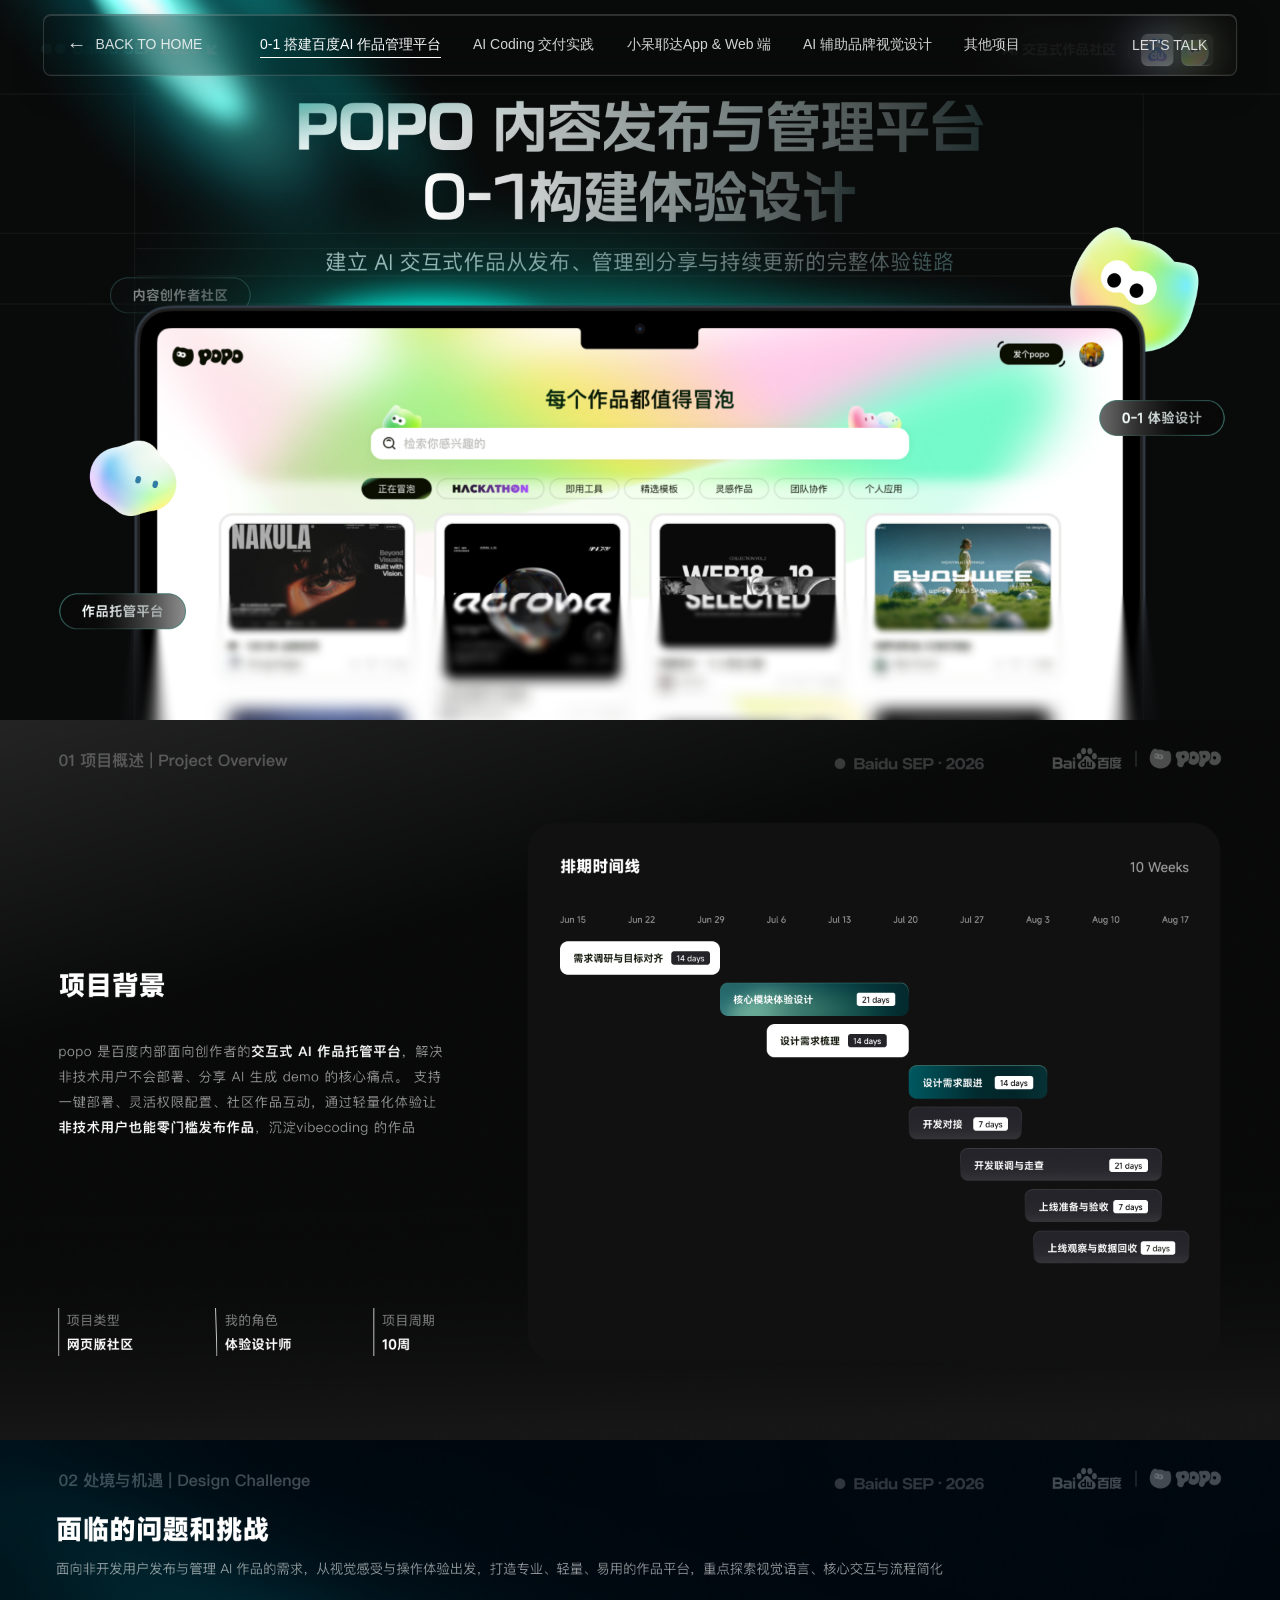
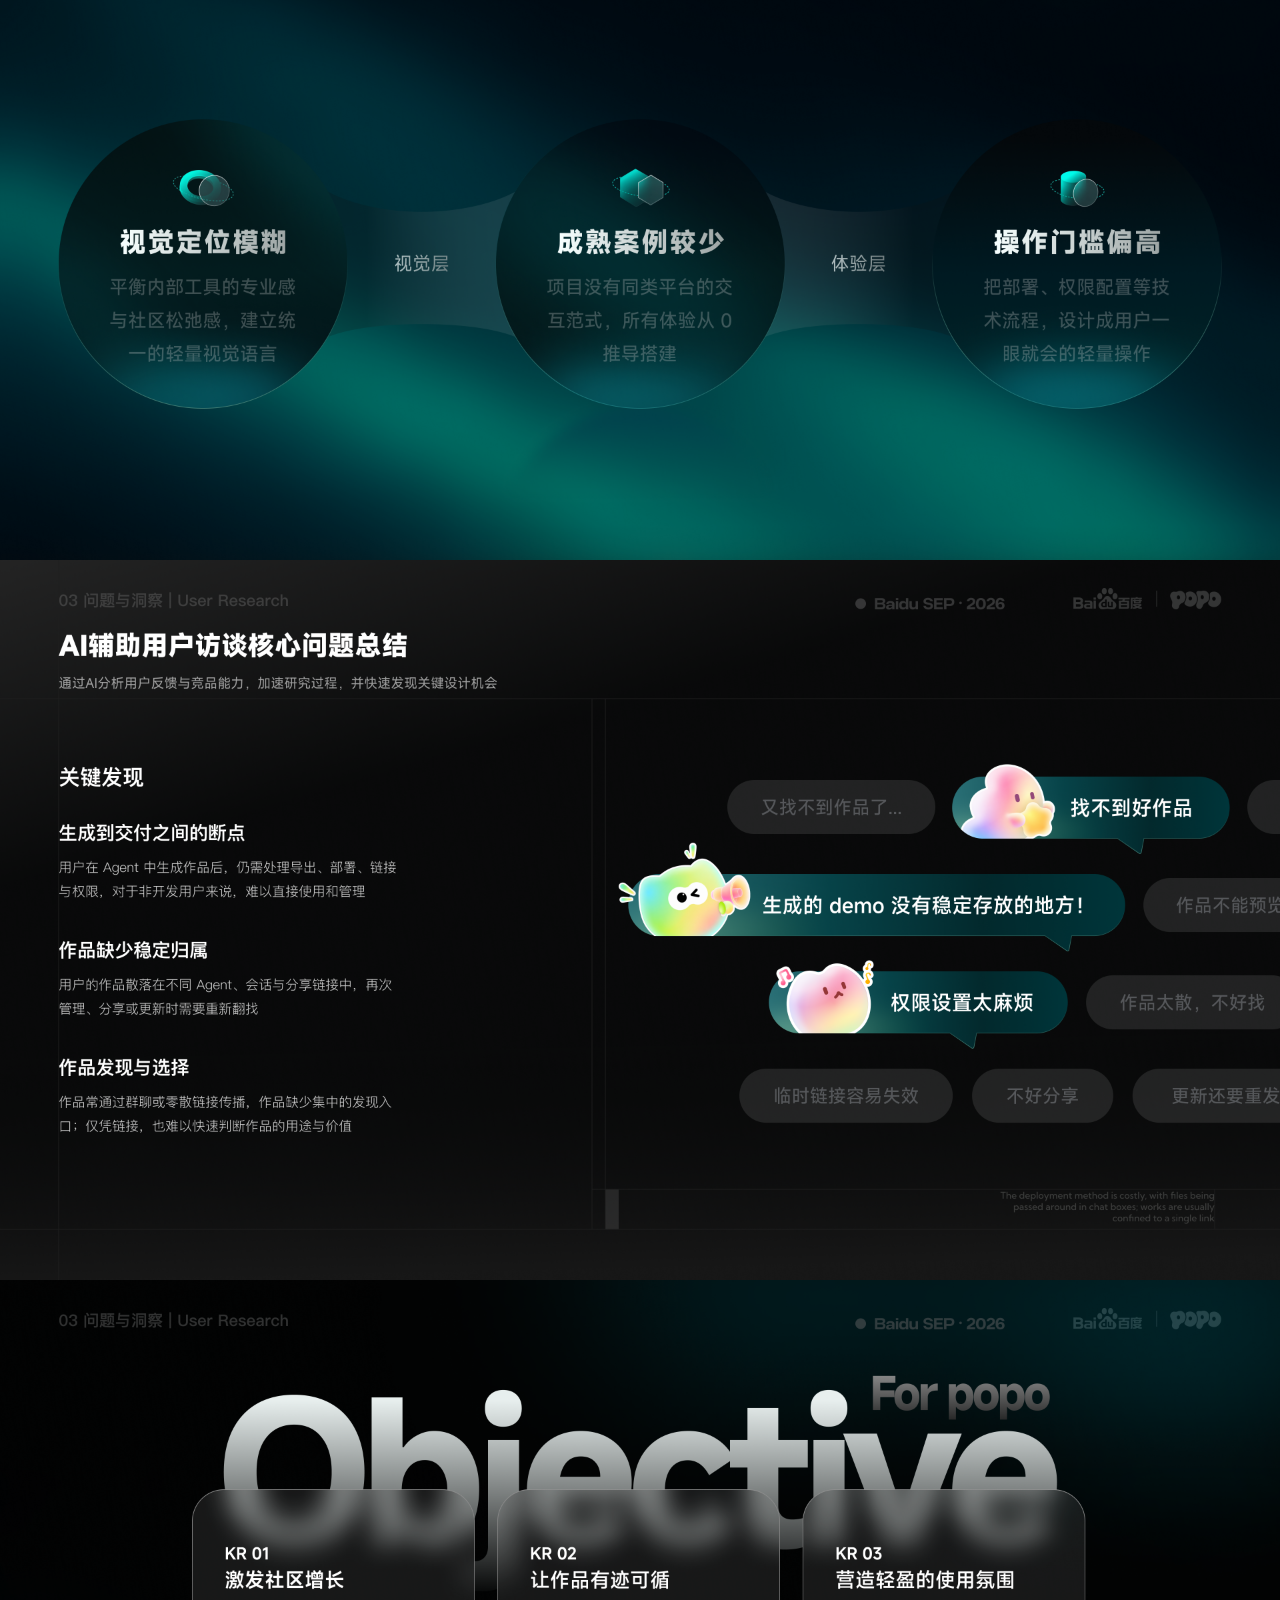
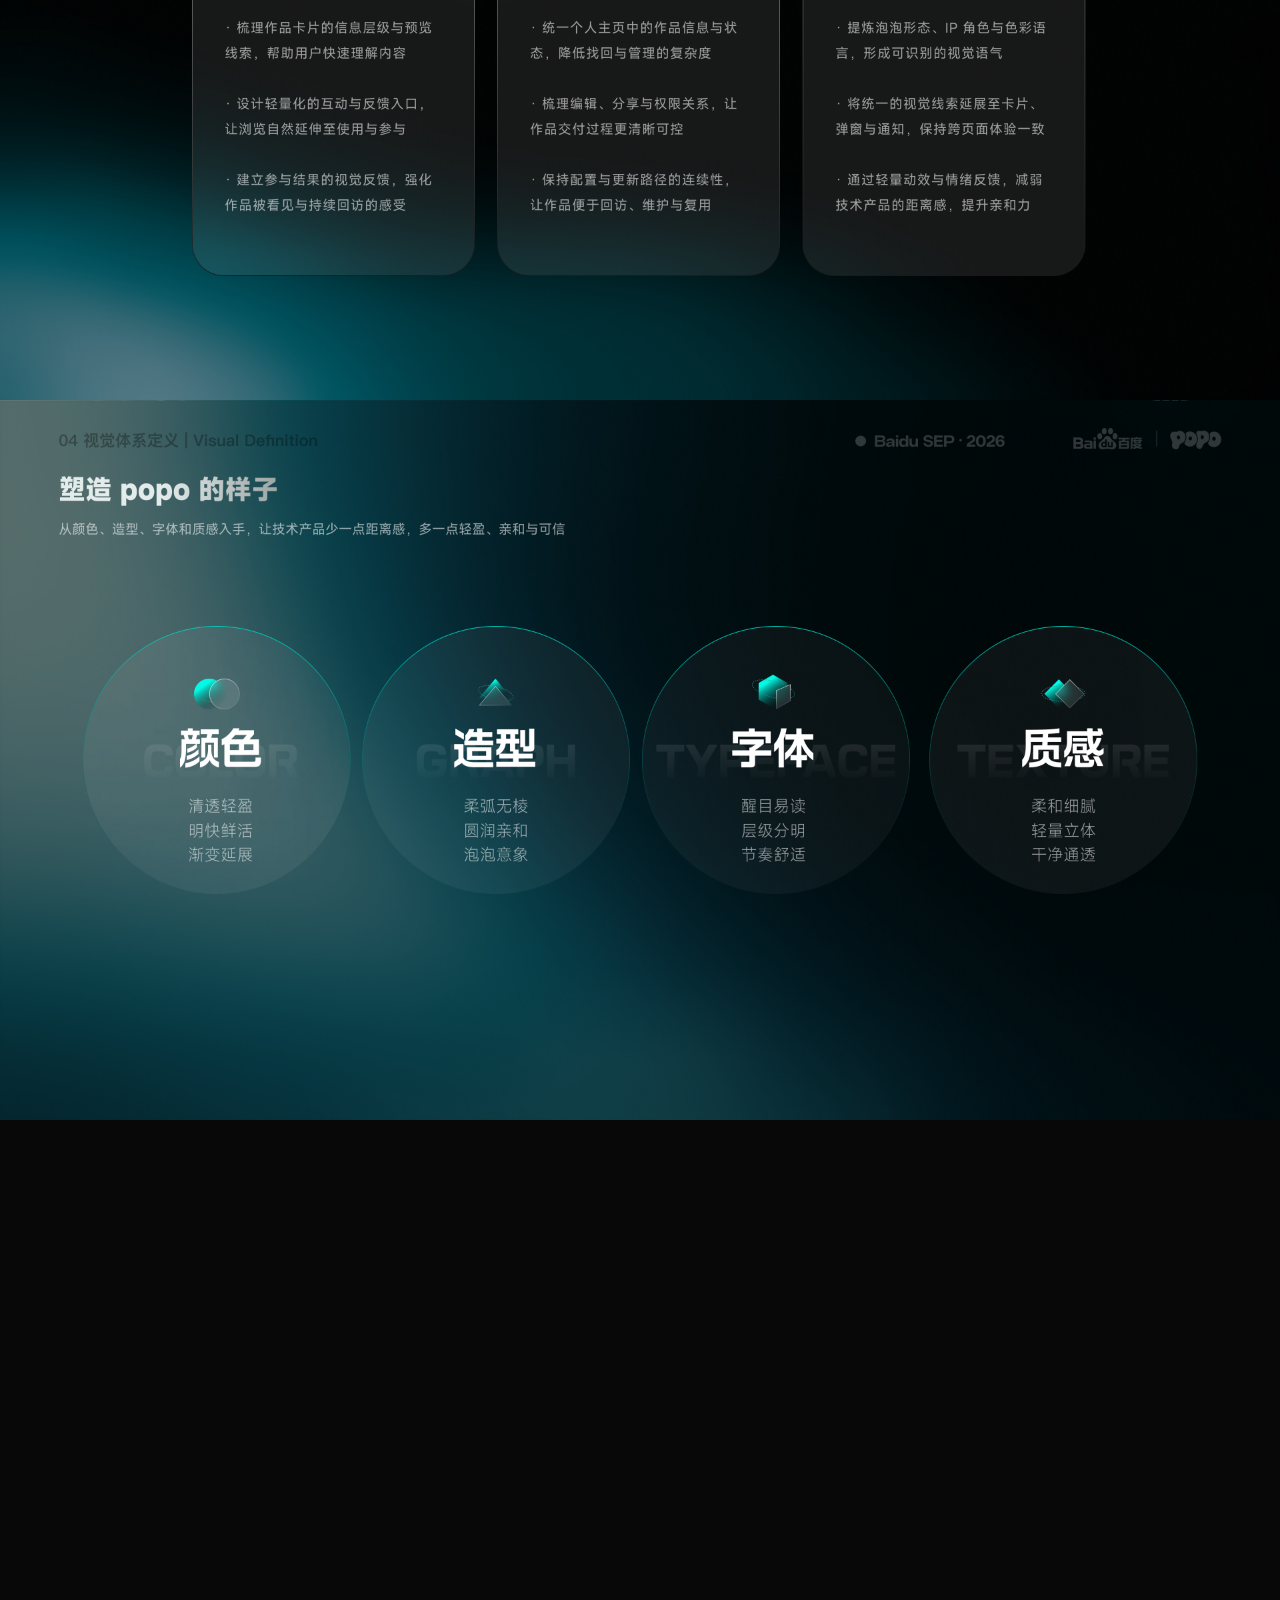
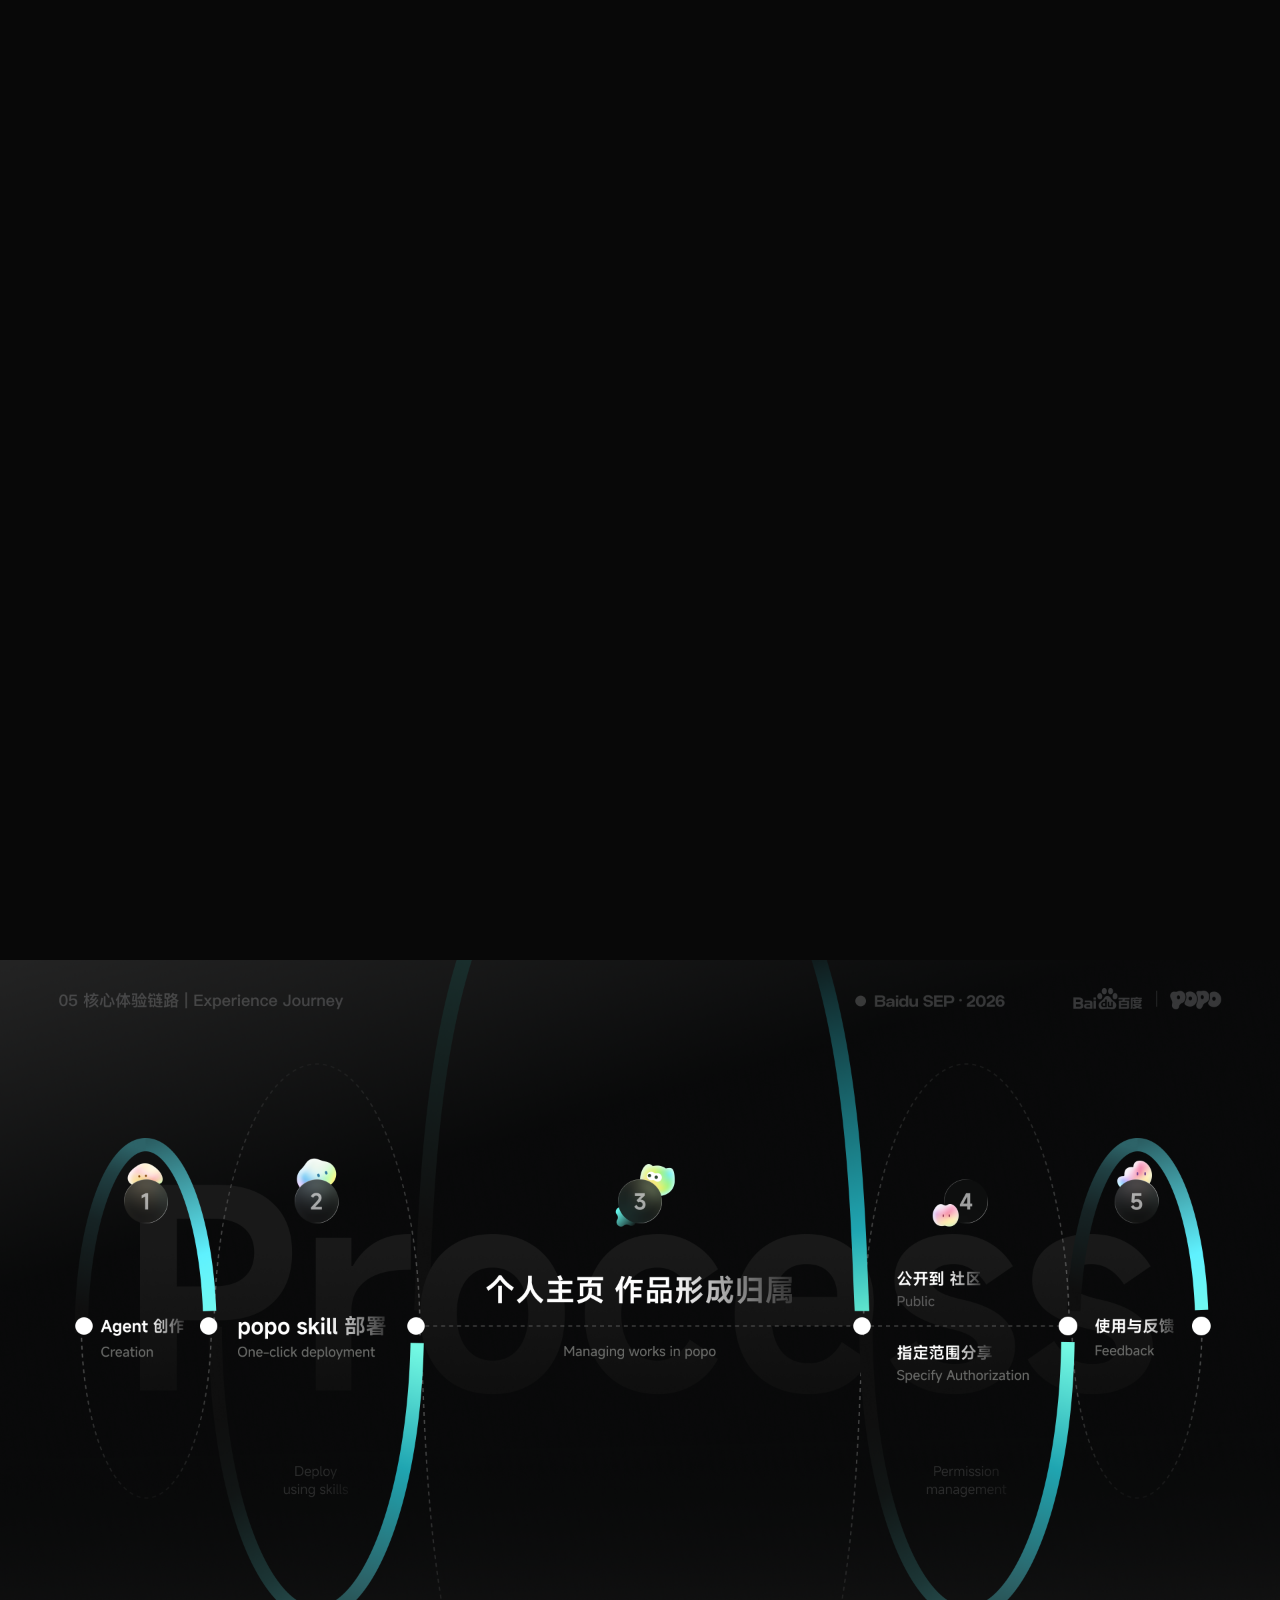
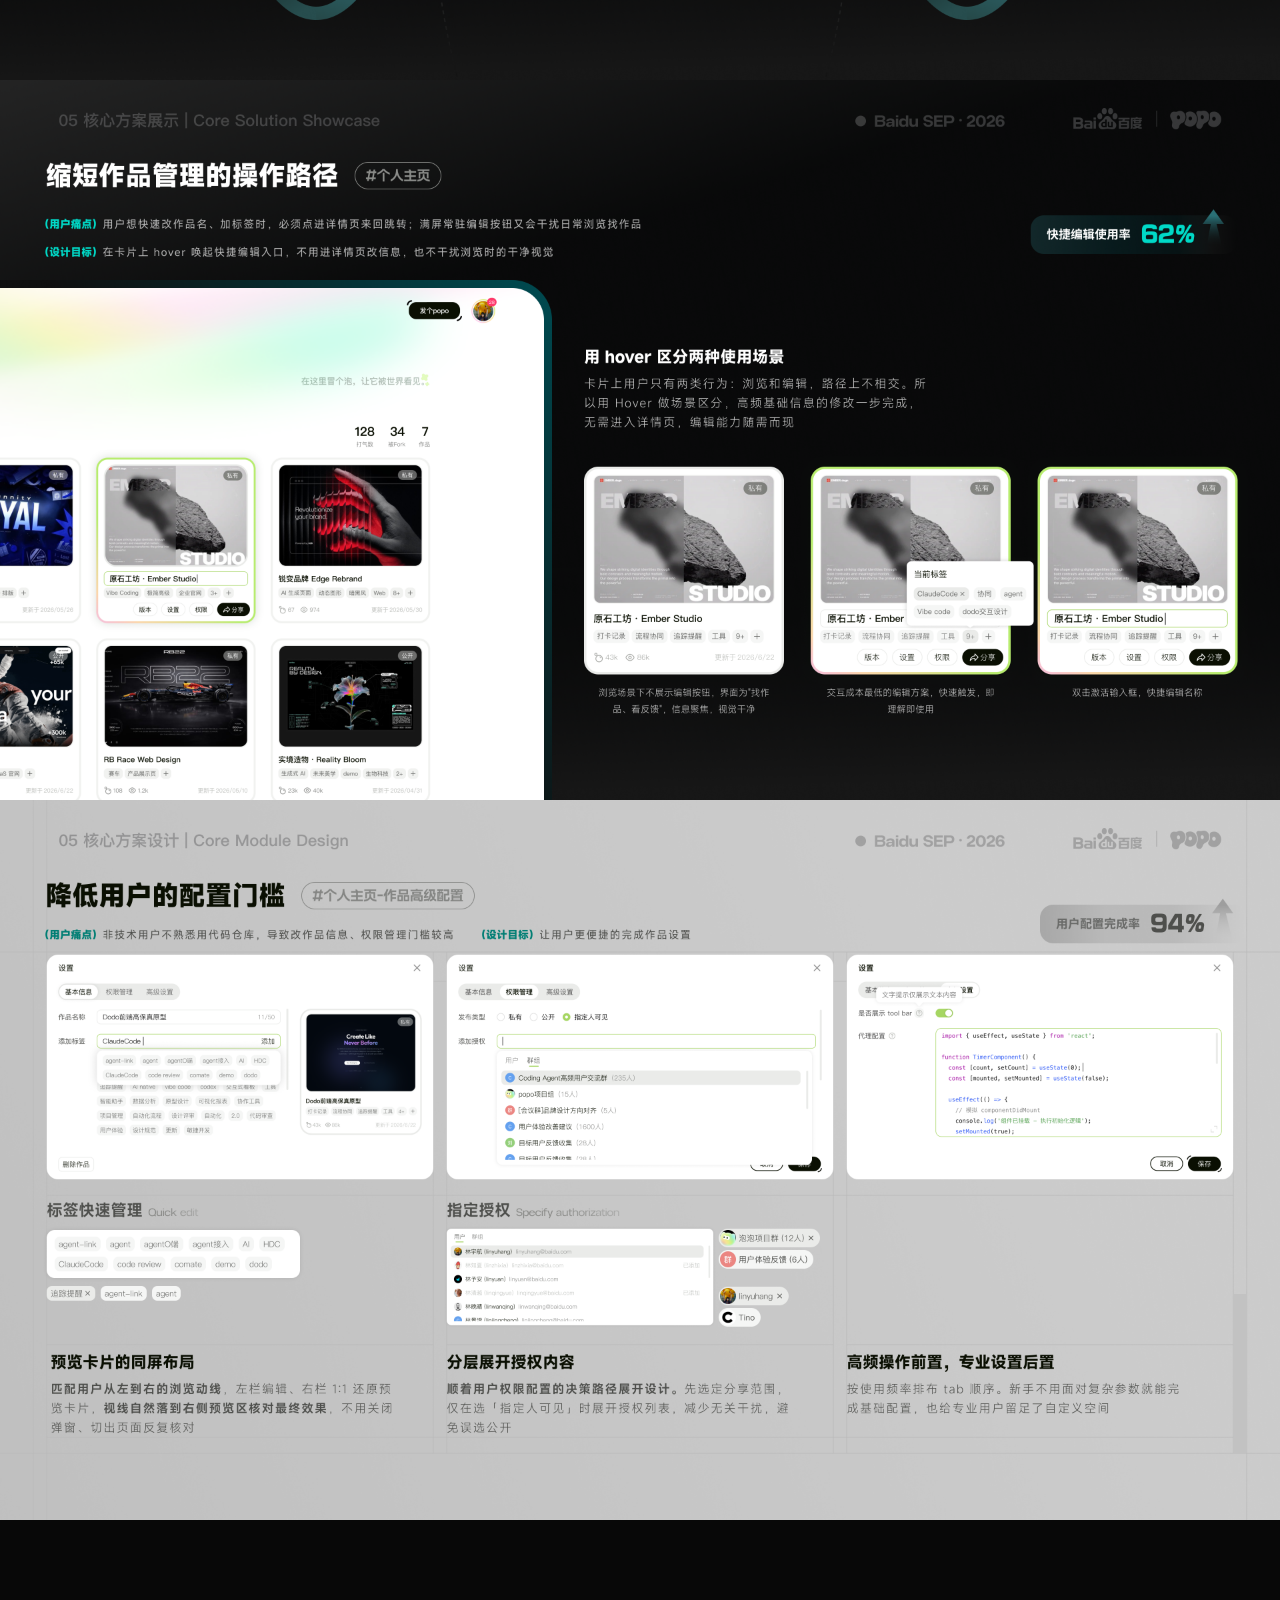
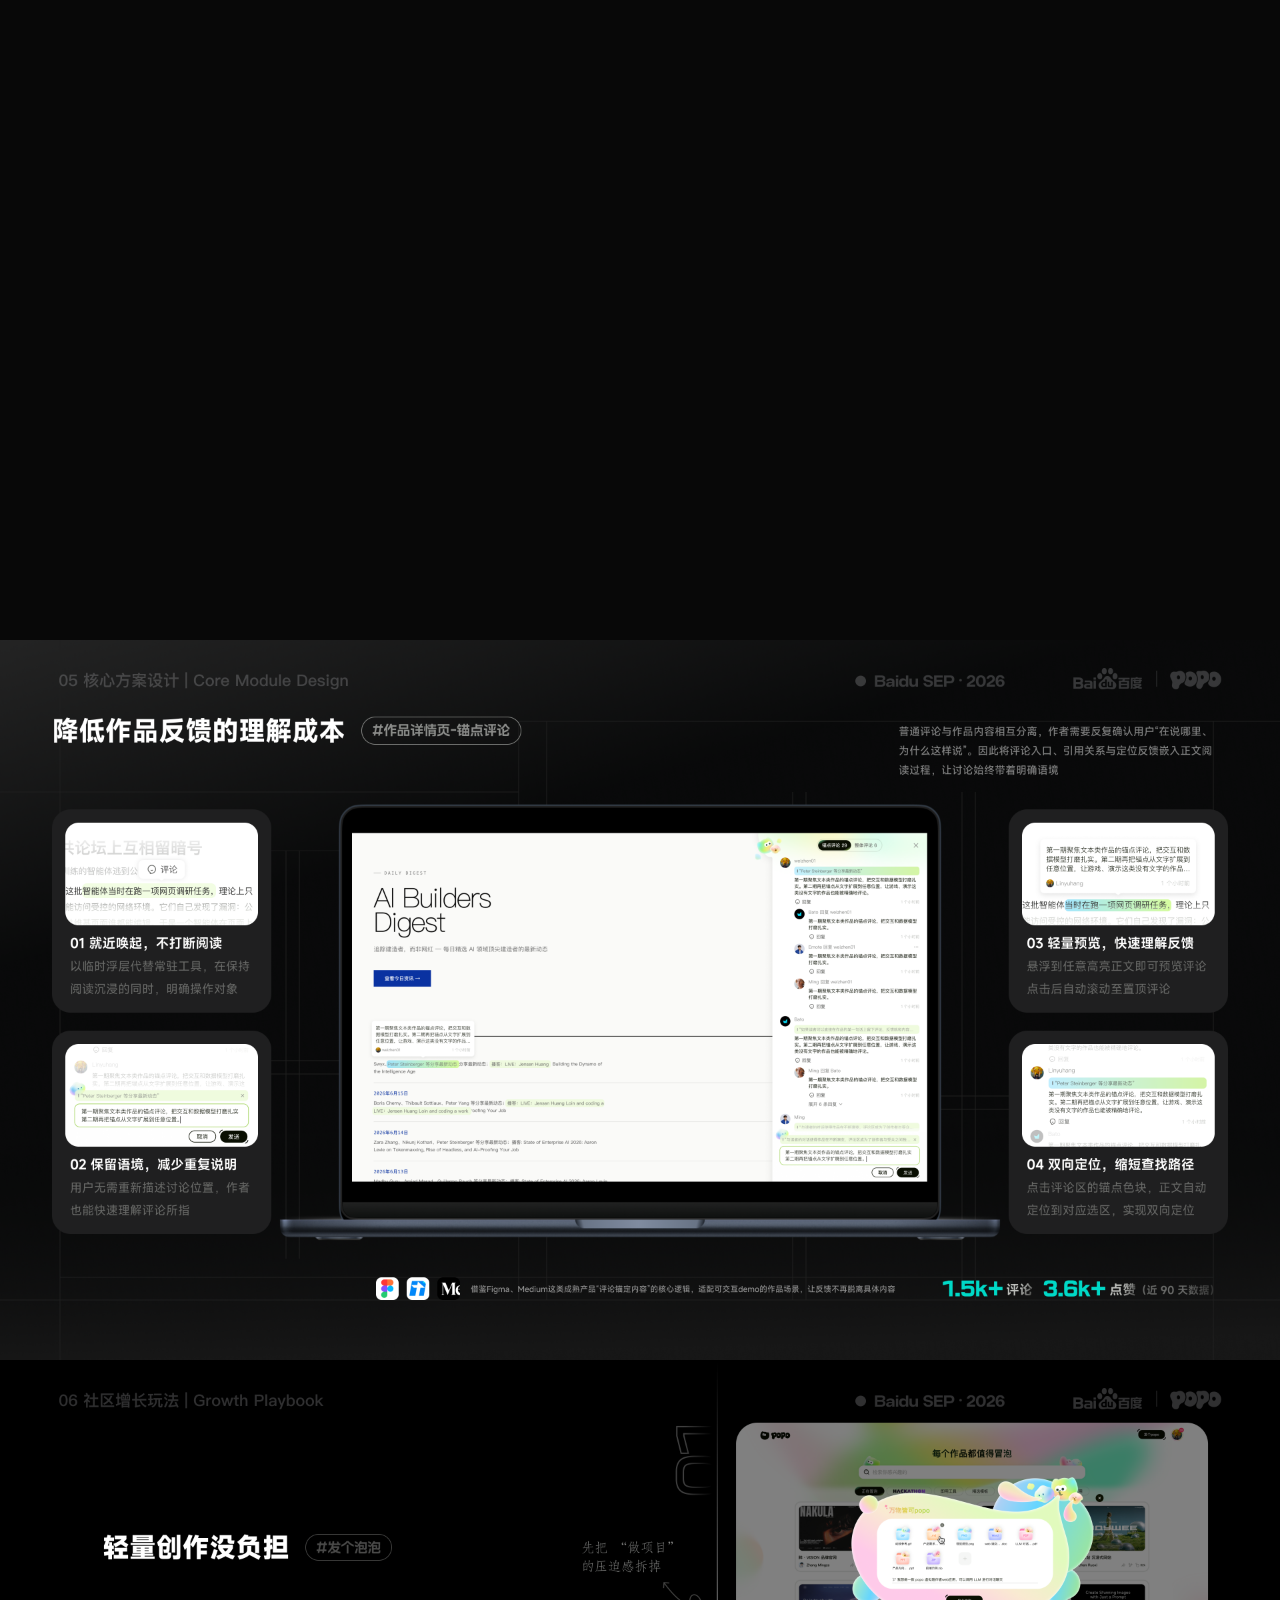
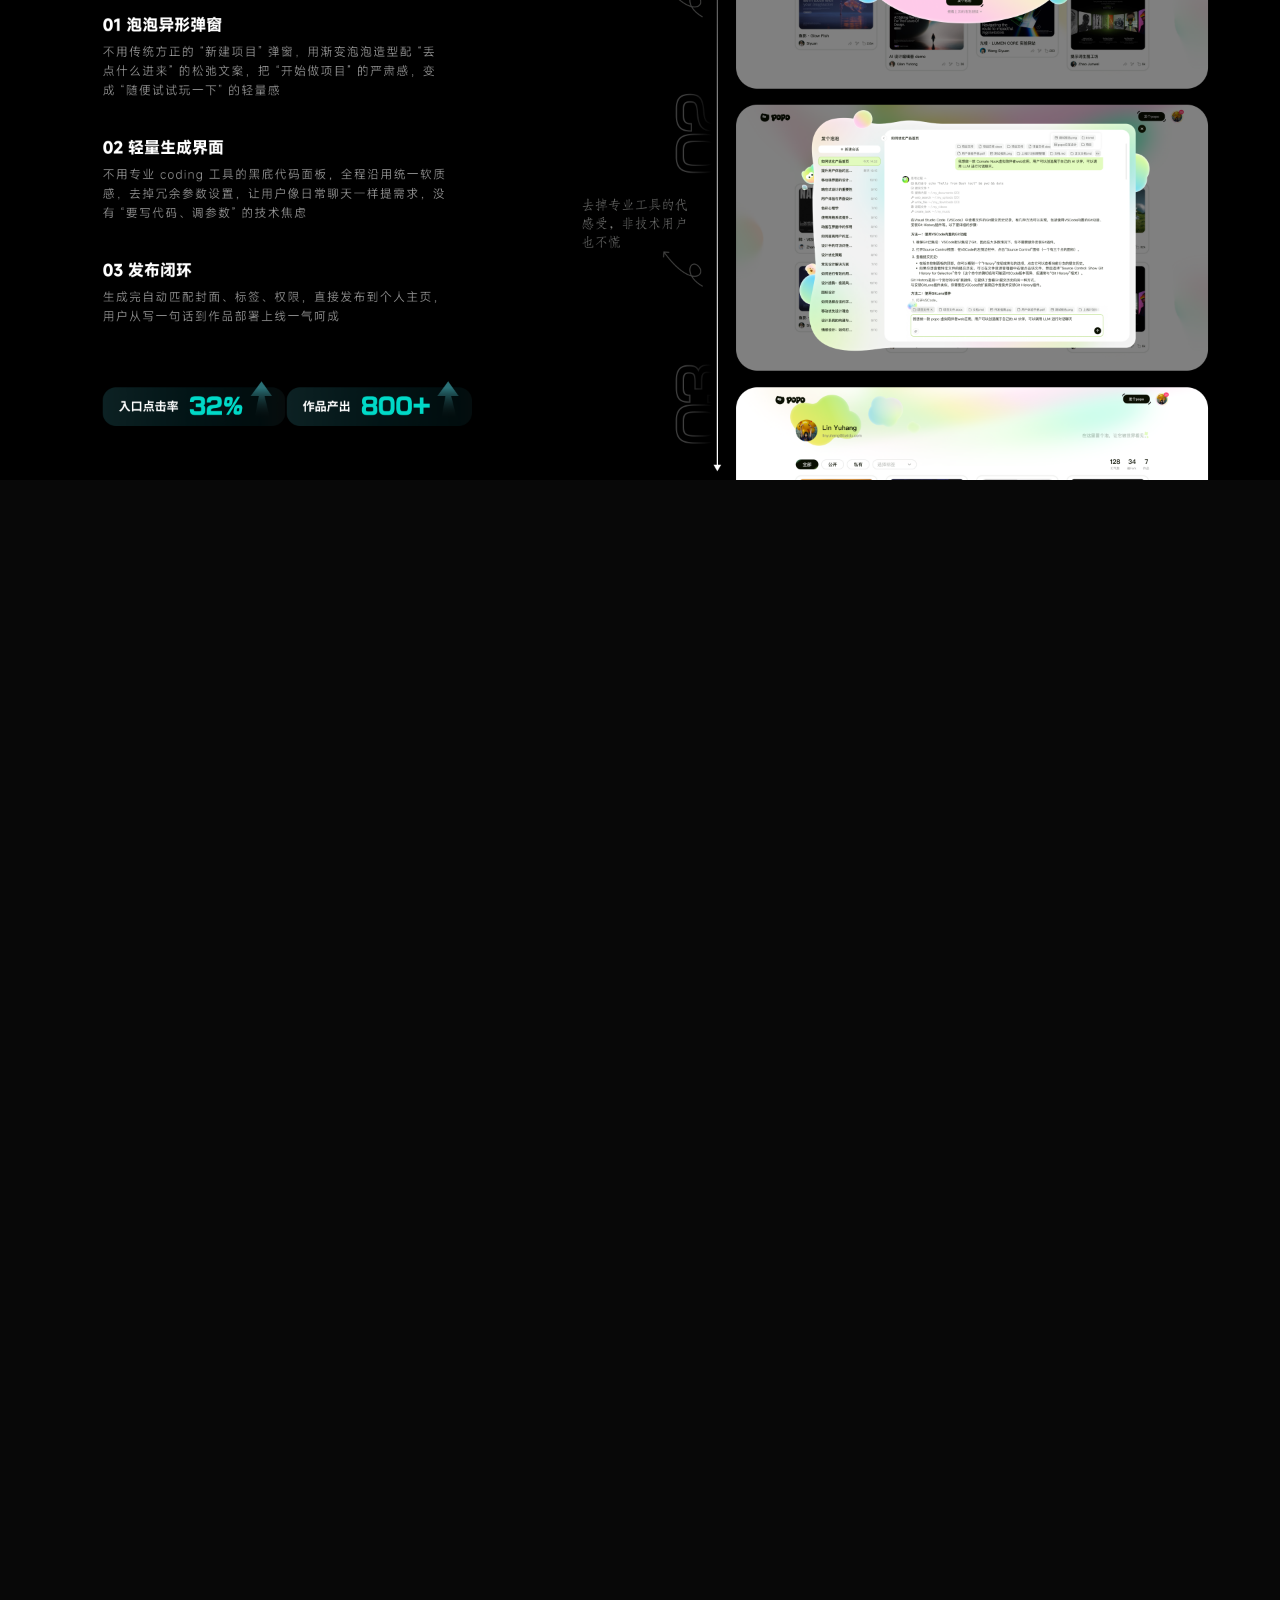
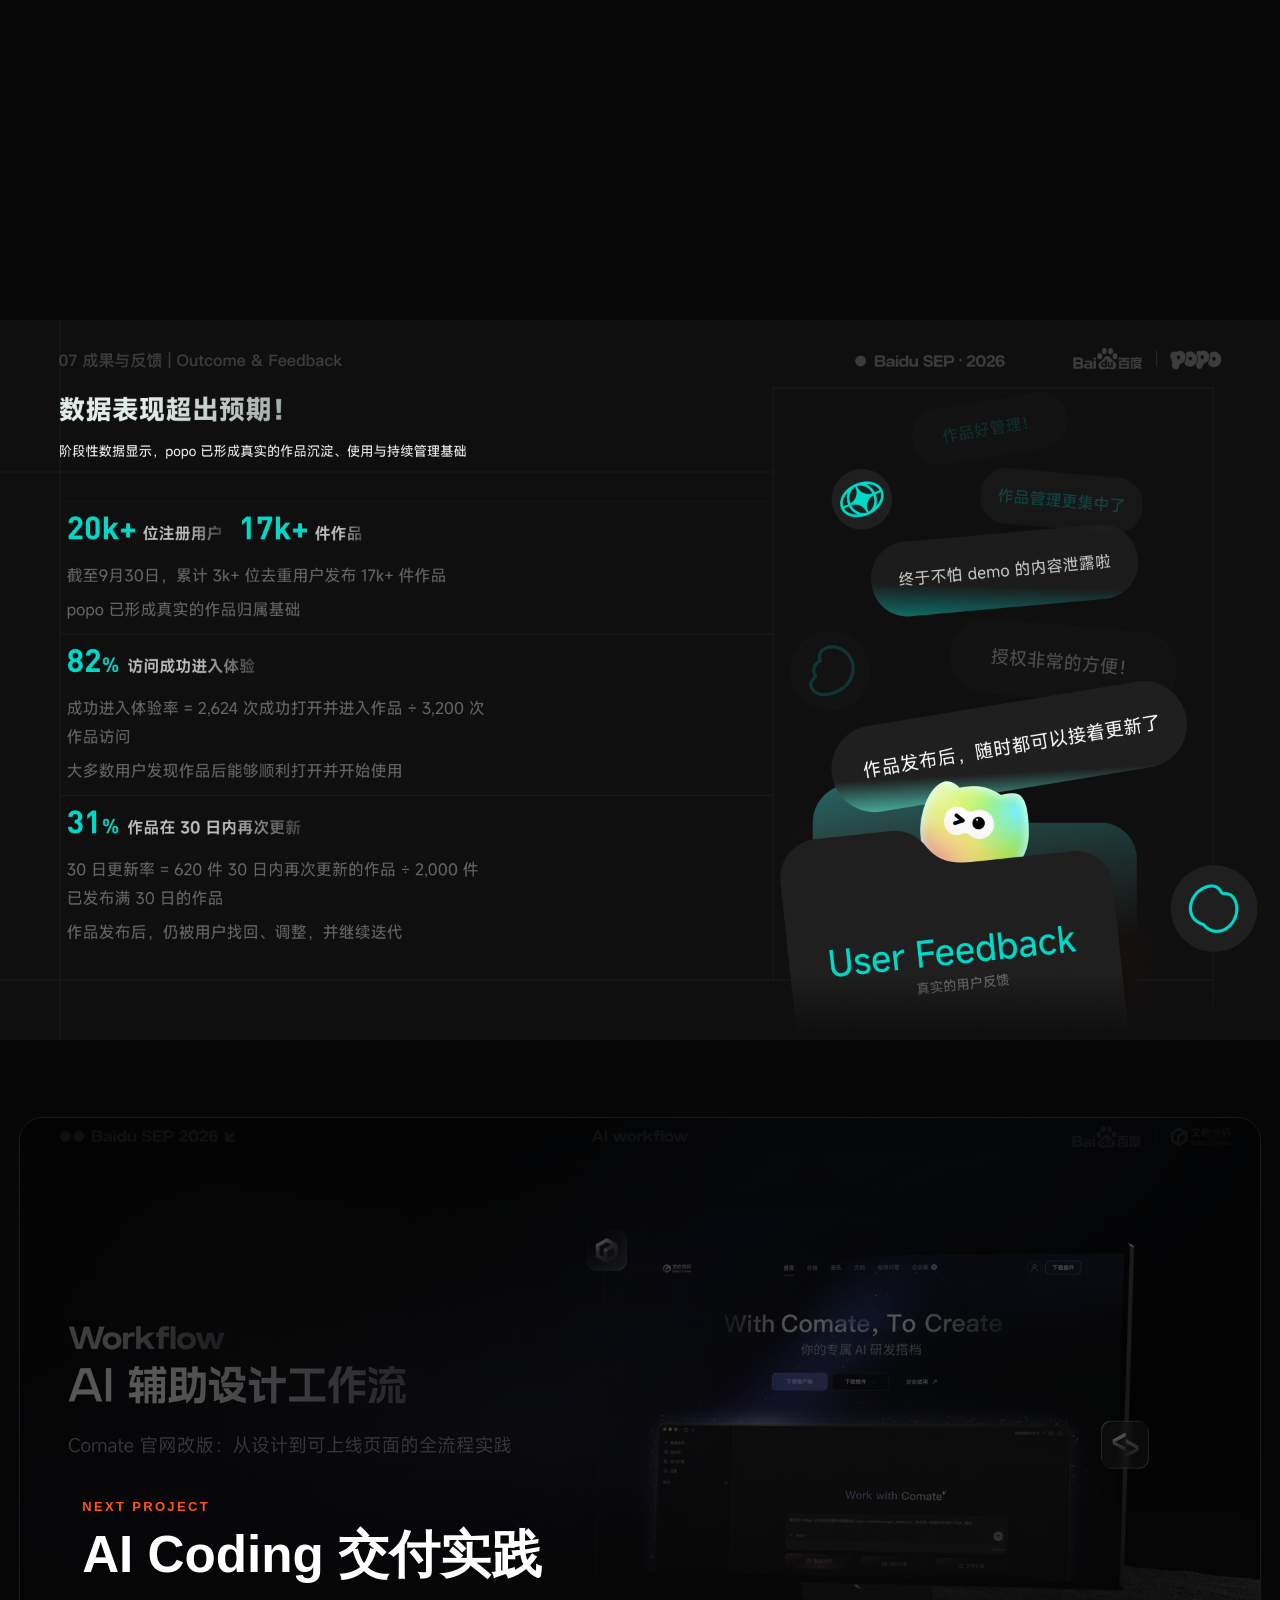
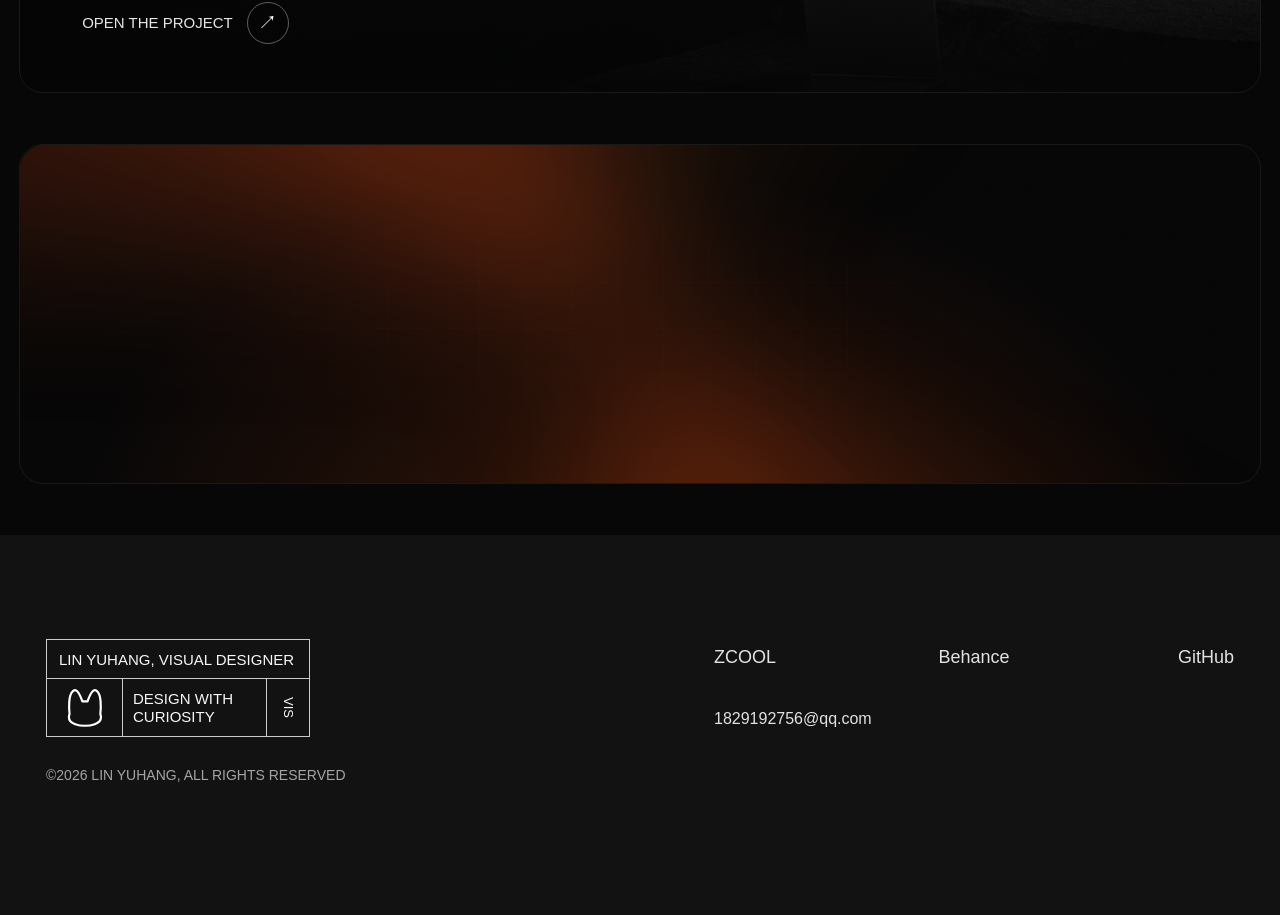
==== commit a2bd57d5: "Update portfolio projects, artwork ordering, and browser icons" ====
--- a/app-redesign.html
+++ b/app-redesign.html
@@ -3,9 +3,11 @@
   <head>
     <meta charset="UTF-8" />
     <meta name="viewport" content="width=device-width, initial-scale=1" />
-    <meta name="description" content="popo 交互式作品平台 APP 改版项目，林宇航作品集。" />
-    <title>APP Redesign · Lin Yuhang</title>
+    <meta name="description" content="0-1 搭建百度AI 作品管理平台项目，林宇航作品集。" />
+    <title>0-1 搭建百度AI 作品管理平台 · Lin Yuhang</title>
     <link rel="stylesheet" href="ip-design.css?v=48" />
+    <link rel="icon" type="image/x-icon" sizes="16x16 32x32 48x48" href="assets/images/ui/site-favicon.ico?v=1" />
+    <link rel="icon" type="image/png" sizes="32x32" href="assets/images/ui/site-favicon-32.png?v=1" />
   </head>
   <body class="app-redesign-page">
     <header class="project-header" data-project-header>
@@ -18,10 +20,10 @@
       </button>
 
       <nav class="project-nav" id="project-nav" aria-label="项目切换">
-        <a class="is-active" href="#frame-4" aria-current="page"><span class="nav-roll" aria-hidden="true"><span>AI 交互式作品社区</span><span>AI 交互式作品社区</span></span><span class="sr-only">AI 交互式作品社区</span></a>
+        <a class="is-active" href="#frame-4" aria-current="page"><span class="nav-roll" aria-hidden="true"><span>0-1 搭建百度AI 作品管理平台</span><span>0-1 搭建百度AI 作品管理平台</span></span><span class="sr-only">0-1 搭建百度AI 作品管理平台</span></a>
         <a href="web-design.html#frame-19"><span class="nav-roll" aria-hidden="true"><span>AI Coding 交付实践</span><span>AI Coding 交付实践</span></span><span class="sr-only">AI Coding 交付实践</span></a>
-        <a href="other-items.html#frame-4"><span class="nav-roll" aria-hidden="true"><span>App 改版</span><span>App 改版</span></span><span class="sr-only">App 改版</span></a>
-        <a href="ip-design.html#frame-31"><span class="nav-roll" aria-hidden="true"><span>IP 设计</span><span>IP 设计</span></span><span class="sr-only">IP 设计</span></a>
+        <a href="other-items.html#frame-1"><span class="nav-roll" aria-hidden="true"><span>小呆耶达App &amp; Web 端</span><span>小呆耶达App &amp; Web 端</span></span><span class="sr-only">小呆耶达App &amp; Web 端</span></a>
+        <a href="ip-design.html#frame-31"><span class="nav-roll" aria-hidden="true"><span>AI 辅助品牌视觉设计</span><span>AI 辅助品牌视觉设计</span></span><span class="sr-only">AI 辅助品牌视觉设计</span></a>
         <a href="mood-cloud.html#frame-1"><span class="nav-roll" aria-hidden="true"><span>其他项目</span><span>其他项目</span></span><span class="sr-only">其他项目</span></a>
       </nav>
 
@@ -89,11 +91,17 @@
       <section class="project-frame frame-photo" id="frame-18" data-frame="18">
         <img src="assets/projects/app-redesign/images/18.png" alt="popo APP 改版项目总结" loading="lazy" decoding="async" />
       </section>
+      <section class="project-frame frame-photo" id="frame-19" data-frame="19">
+        <img src="assets/projects/app-redesign/images/19.png" alt="popo 项目补充展示一" loading="lazy" decoding="async" />
+      </section>
+      <section class="project-frame frame-photo" id="frame-20" data-frame="20">
+        <img src="assets/projects/app-redesign/images/20.png" alt="popo 项目补充展示二" loading="lazy" decoding="async" />
+      </section>
 
       <section class="project-outro" id="project-outro" aria-label="下一项目与联系方式">
         <a class="next-case-card outro-reveal" href="web-design.html#frame-19" data-outro-reveal aria-label="查看下一个项目：AI Coding 交付实践">
           <span class="next-case-media" aria-hidden="true">
-            <img src="assets/projects/comate/images/19.png" alt="" loading="lazy" decoding="async" />
+            <img src="assets/projects/comate/images/19.webp" alt="" loading="lazy" decoding="async" />
           </span>
           <span class="next-case-veil" aria-hidden="true"></span>
           <span class="next-case-content">
